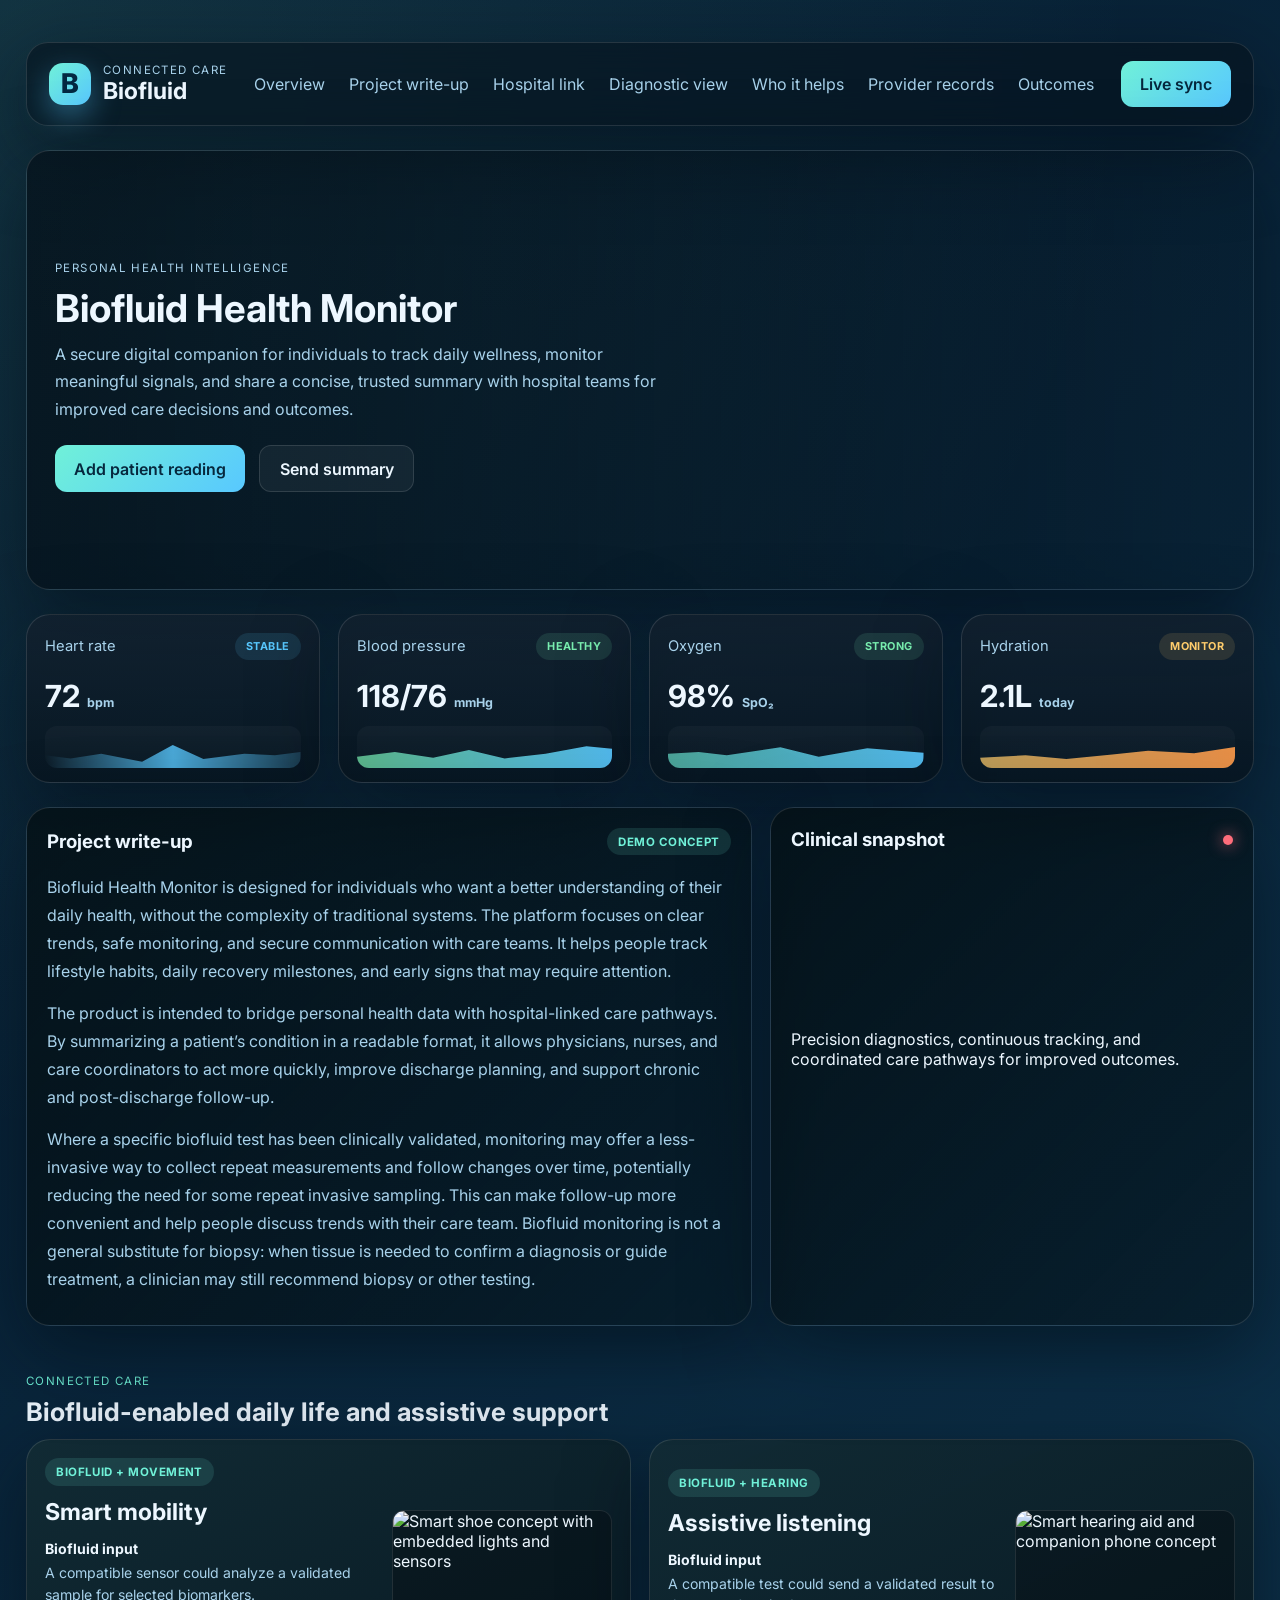
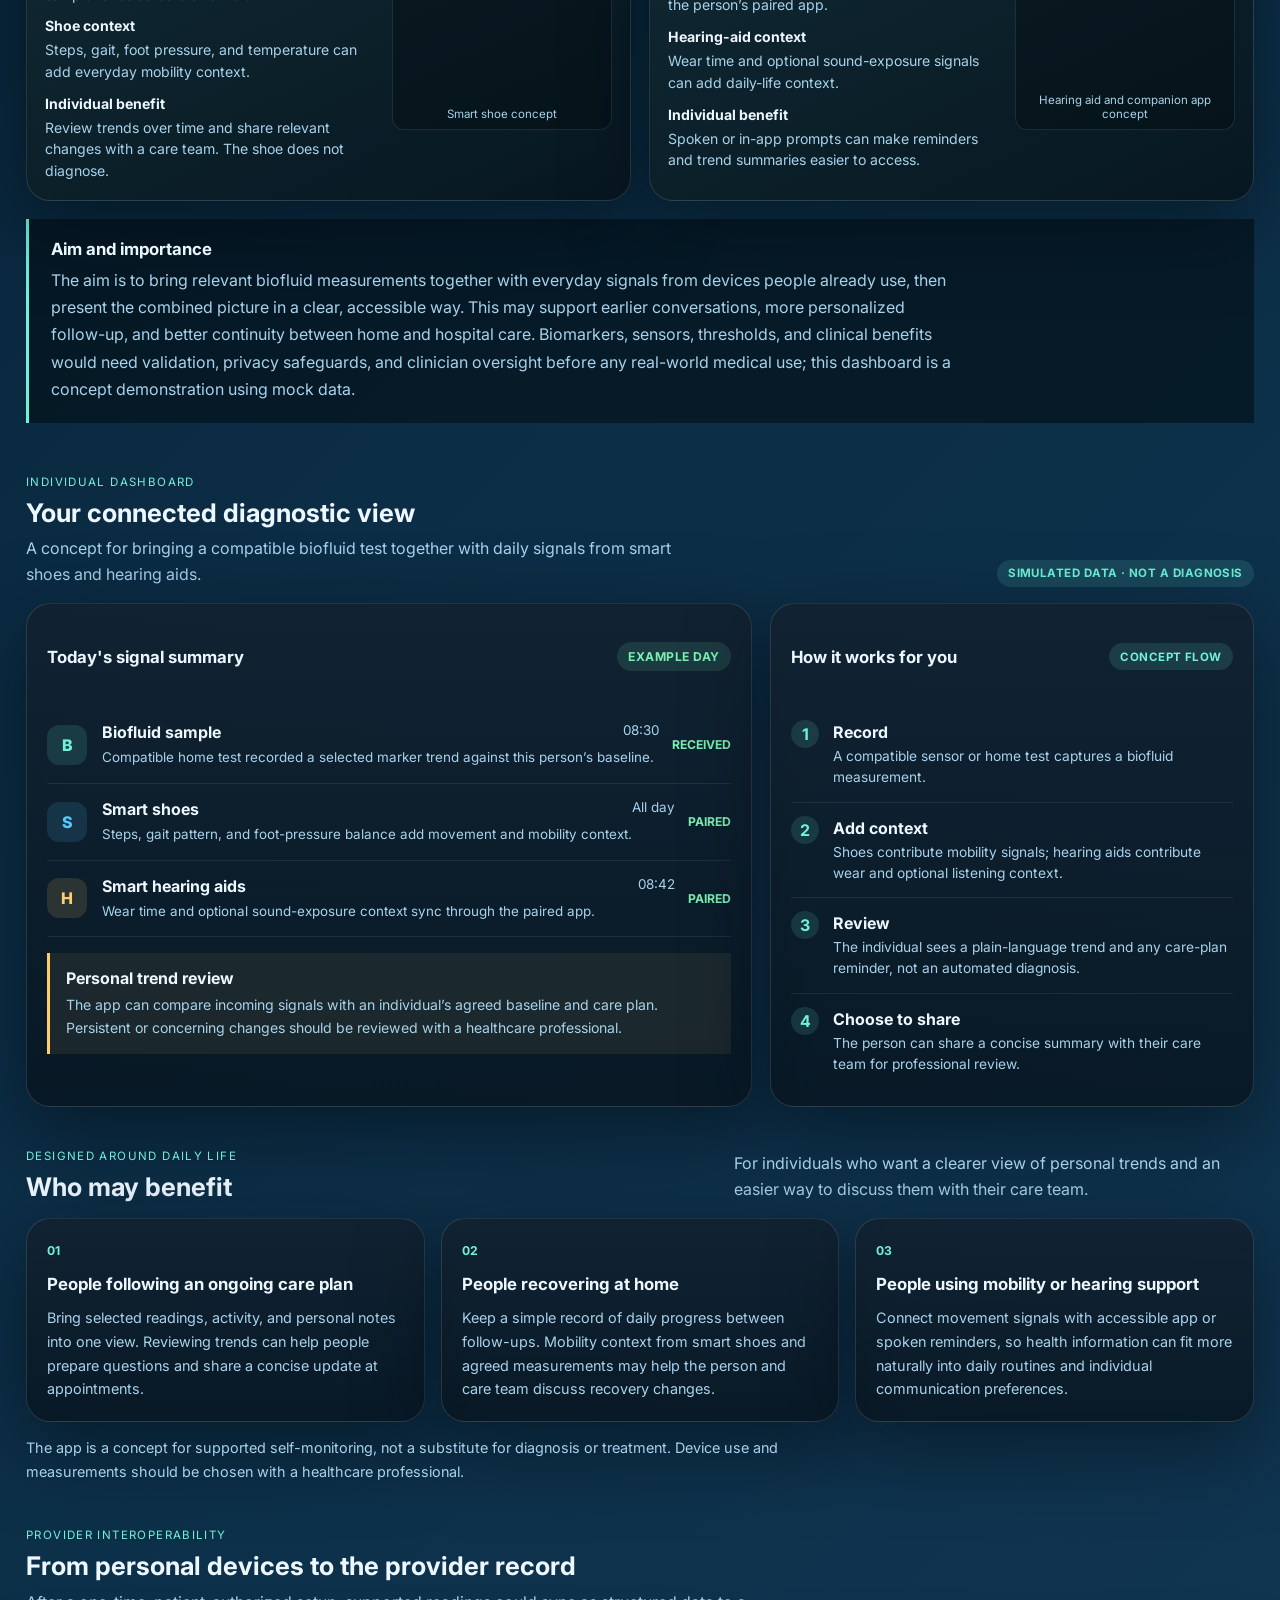
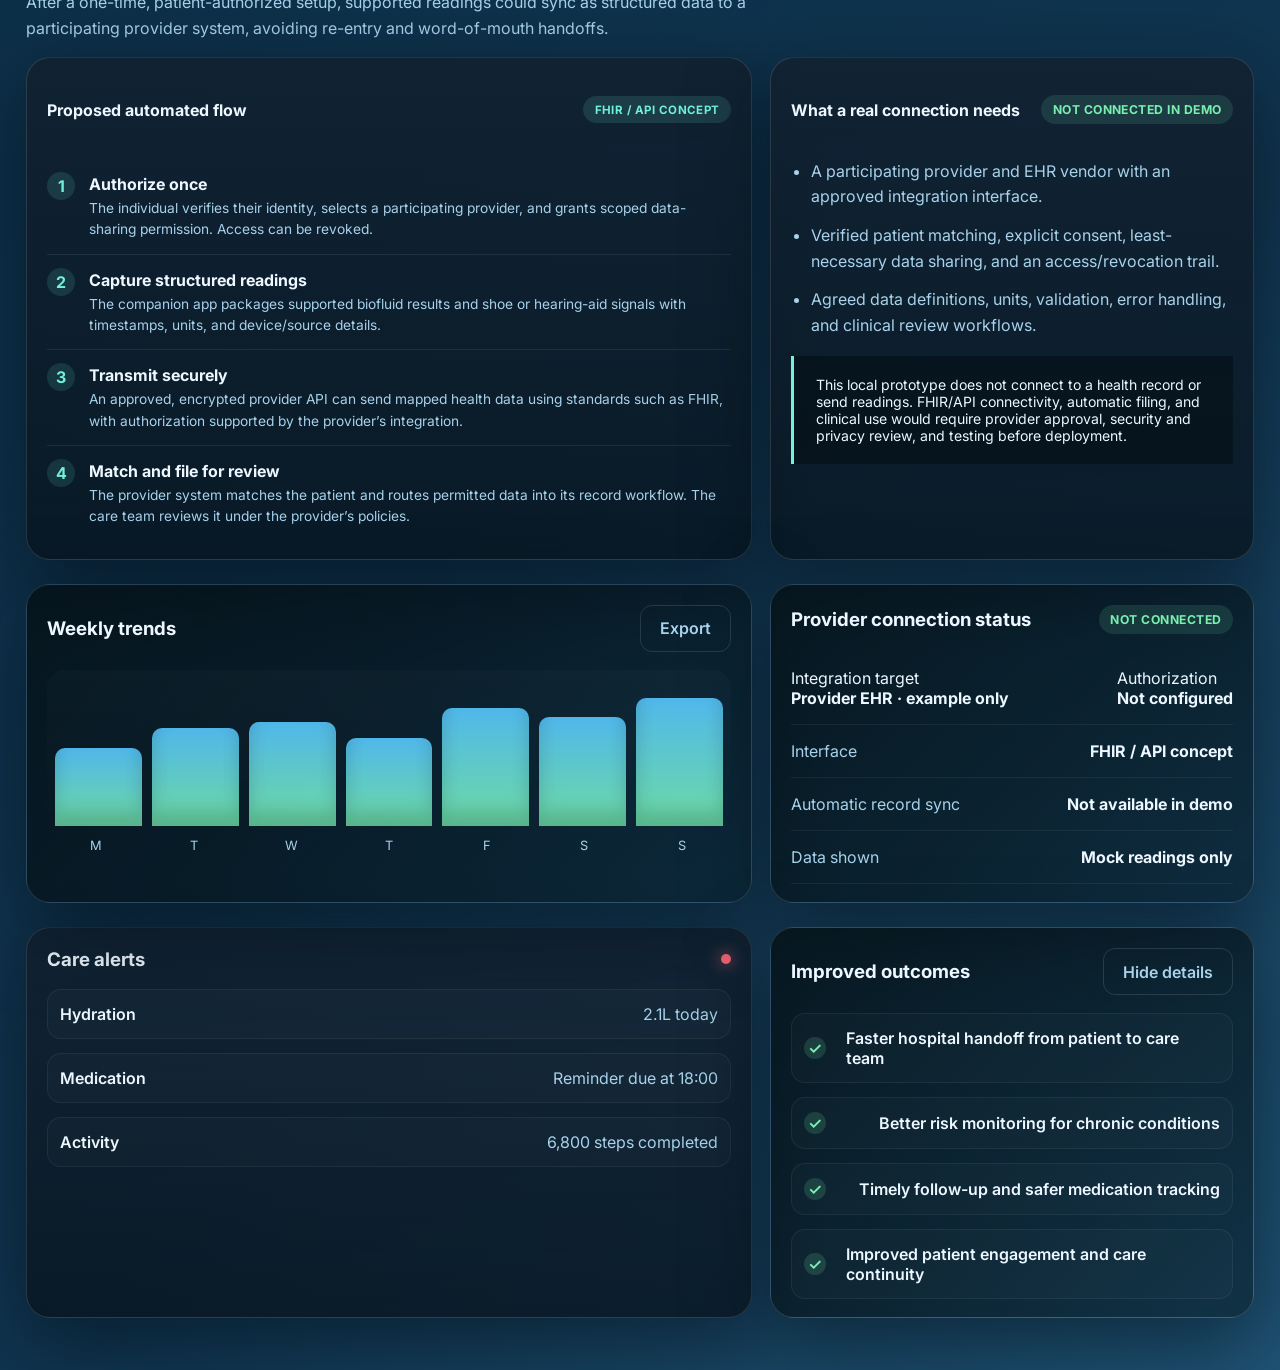
==== biofluid-health-monitor/index.html @ 557c1564 "Add Biofluid Health Monitor subpage" ====
<!DOCTYPE html>
<html lang="en">
  <head>
    <meta charset="UTF-8" />
    <meta name="viewport" content="width=device-width, initial-scale=1.0" />
    <title>Biofluid Health Monitor</title>
    <meta
      name="description"
      content="Biofluid Health Monitor connects personal health tracking with secure hospital coordination for better outcomes."
    />
    <link rel="preconnect" href="https://fonts.googleapis.com" />
    <link rel="preconnect" href="https://fonts.gstatic.com" crossorigin />
    <link href="https://fonts.googleapis.com/css2?family=Inter:wght@400;500;600;700;800&display=swap" rel="stylesheet" />
    <link rel="stylesheet" href="styles.css" />
  </head>
  <body>
    <div class="page-shell">
      <header class="topbar">
        <div class="brand-block">
          <div class="brand-mark">B</div>
          <div>
            <p class="eyebrow">Connected care</p>
            <h1>Biofluid</h1>
          </div>
        </div>

        <nav class="topnav" aria-label="Main navigation">
          <a href="#overview">Overview</a>
          <a href="#project">Project write-up</a>
          <a href="#hospital">Hospital link</a>
          <a href="#individual-view">Diagnostic view</a>
          <a href="#who-benefits">Who it helps</a>
          <a href="#provider-record">Provider records</a>
          <a href="#outcomes">Outcomes</a>
        </nav>

        <button class="primary-btn">Live sync</button>
      </header>

      <main class="dashboard" id="overview">
        <section class="hero-card glass-panel hero-art" style="--bg-image: url('assets/22.webp');">
          <div class="hero-copy">
            <p class="eyebrow accent">Personal health intelligence</p>
            <h2>Biofluid Health Monitor</h2>
            <p>
              A secure digital companion for individuals to track daily wellness, monitor meaningful signals,
              and share a concise, trusted summary with hospital teams for improved care decisions and outcomes.
            </p>
            <div class="hero-actions">
              <button class="primary-btn" id="addReadingBtn">Add patient reading</button>
              <button class="secondary-btn">Send summary</button>
            </div>
          </div>
        </section>

        <section class="metrics-grid" aria-label="Health metrics">
          <article class="metric-card glass-panel">
            <div class="metric-header">
              <span>Heart rate</span>
              <span class="badge stable">Stable</span>
            </div>
            <div class="metric-value">72 <small>bpm</small></div>
            <div class="sparkline spark-heart" aria-hidden="true"></div>
          </article>

          <article class="metric-card glass-panel">
            <div class="metric-header">
              <span>Blood pressure</span>
              <span class="badge good">Healthy</span>
            </div>
            <div class="metric-value">118/76 <small>mmHg</small></div>
            <div class="sparkline spark-bp" aria-hidden="true"></div>
          </article>

          <article class="metric-card glass-panel">
            <div class="metric-header">
              <span>Oxygen</span>
              <span class="badge good">Strong</span>
            </div>
            <div class="metric-value">98% <small>SpO₂</small></div>
            <div class="sparkline spark-o2" aria-hidden="true"></div>
          </article>

          <article class="metric-card glass-panel">
            <div class="metric-header">
              <span>Hydration</span>
              <span class="badge watch">Monitor</span>
            </div>
            <div class="metric-value">2.1L <small>today</small></div>
            <div class="sparkline spark-glucose" aria-hidden="true"></div>
          </article>
        </section>

        <section class="content-grid" id="project">
          <article class="panel glass-panel writeup-panel background-panel" style="--bg-image: url('assets/1.webp');">
            <div class="panel-header overlay-box">
              <h3>Project write-up</h3>
              <span class="tag">Demo concept</span>
            </div>
            <div class="overlay-box">
              <p>
                Biofluid Health Monitor is designed for individuals who want a better understanding of their daily health,
                without the complexity of traditional systems. The platform focuses on clear trends, safe monitoring, and
                secure communication with care teams. It helps people track lifestyle habits, daily recovery milestones,
                and early signs that may require attention.
              </p>
              <p>
                The product is intended to bridge personal health data with hospital-linked care pathways. By summarizing
                a patient’s condition in a readable format, it allows physicians, nurses, and care coordinators to act more
                quickly, improve discharge planning, and support chronic and post-discharge follow-up.
              </p>
              <p>
                Where a specific biofluid test has been clinically validated, monitoring may offer a less-invasive way
                to collect repeat measurements and follow changes over time, potentially reducing the need for some
                repeat invasive sampling. This can make follow-up more convenient and help people discuss trends with
                their care team. Biofluid monitoring is not a general substitute for biopsy: when tissue is needed to
                confirm a diagnosis or guide treatment, a clinician may still recommend biopsy or other testing.
              </p>
            </div>
          </article>

          <article class="panel glass-panel image-panel background-panel" style="--bg-image: url('assets/16.avif');">
            <div class="panel-header overlay-box">
              <h3>Clinical snapshot</h3>
              <span class="pulse-dot"></span>
            </div>
            <div class="overlay-box vertical-box">
              <p>Precision diagnostics, continuous tracking, and coordinated care pathways for improved outcomes.</p>
            </div>
          </article>
        </section>

        <section class="connected-care" id="hospital">
          <div class="connected-header">
            <p class="eyebrow accent">Connected care</p>
            <h3>Biofluid-enabled daily life and assistive support</h3>
          </div>

          <div class="connected-grid">
            <article class="care-spotlight">
              <div class="care-copy">
                <span class="tag">Biofluid + movement</span>
                <h4>Smart mobility</h4>
                <ul class="care-points">
                  <li><strong>Biofluid input</strong> A compatible sensor could analyze a validated sample for selected biomarkers.</li>
                  <li><strong>Shoe context</strong> Steps, gait, foot pressure, and temperature can add everyday mobility context.</li>
                  <li><strong>Individual benefit</strong> Review trends over time and share relevant changes with a care team. The shoe does not diagnose.</li>
                </ul>
              </div>
              <figure class="care-visual">
                <img src="assets/15.webp" alt="Smart shoe concept with embedded lights and sensors" />
                <figcaption>Smart shoe concept</figcaption>
              </figure>
            </article>

            <article class="care-spotlight">
              <div class="care-copy">
                <span class="tag">Biofluid + hearing</span>
                <h4>Assistive listening</h4>
                <ul class="care-points">
                  <li><strong>Biofluid input</strong> A compatible test could send a validated result to the person’s paired app.</li>
                  <li><strong>Hearing-aid context</strong> Wear time and optional sound-exposure signals can add daily-life context.</li>
                  <li><strong>Individual benefit</strong> Spoken or in-app prompts can make reminders and trend summaries easier to access.</li>
                </ul>
              </div>
              <figure class="care-visual">
                <img src="assets/17.webp" alt="Smart hearing aid and companion phone concept" />
                <figcaption>Hearing aid and companion app concept</figcaption>
              </figure>
            </article>
          </div>

          <aside class="integration-note" aria-labelledby="integrationAim">
            <h4 id="integrationAim">Aim and importance</h4>
            <p>
              The aim is to bring relevant biofluid measurements together with everyday signals from devices people already
              use, then present the combined picture in a clear, accessible way. This may support earlier conversations,
              more personalized follow-up, and better continuity between home and hospital care. Biomarkers, sensors,
              thresholds, and clinical benefits would need validation, privacy safeguards, and clinician oversight before
              any real-world medical use; this dashboard is a concept demonstration using mock data.
            </p>
          </aside>
        </section>

        <section class="individual-view" id="individual-view" aria-labelledby="individualViewTitle">
          <div class="individual-view-heading">
            <div>
              <p class="eyebrow accent">Individual dashboard</p>
              <h3 id="individualViewTitle">Your connected diagnostic view</h3>
              <p class="individual-view-intro">
                A concept for bringing a compatible biofluid test together with daily signals from smart shoes and hearing aids.
              </p>
            </div>
            <span class="tag demo-tag">Simulated data · Not a diagnosis</span>
          </div>

          <div class="individual-view-grid">
            <article class="panel glass-panel diagnostic-summary">
              <div class="panel-header">
                <h4>Today's signal summary</h4>
                <span class="sync-tag">Example day</span>
              </div>

              <div class="device-reading">
                <div class="reading-icon fluid-icon" aria-hidden="true">B</div>
                <div class="reading-copy">
                  <div class="reading-title"><strong>Biofluid sample</strong><span>08:30</span></div>
                  <p>Compatible home test recorded a selected marker trend against this person’s baseline.</p>
                </div>
                <span class="reading-state">Received</span>
              </div>

              <div class="device-reading">
                <div class="reading-icon shoe-icon" aria-hidden="true">S</div>
                <div class="reading-copy">
                  <div class="reading-title"><strong>Smart shoes</strong><span>All day</span></div>
                  <p>Steps, gait pattern, and foot-pressure balance add movement and mobility context.</p>
                </div>
                <span class="reading-state">Paired</span>
              </div>

              <div class="device-reading">
                <div class="reading-icon hearing-icon" aria-hidden="true">H</div>
                <div class="reading-copy">
                  <div class="reading-title"><strong>Smart hearing aids</strong><span>08:42</span></div>
                  <p>Wear time and optional sound-exposure context sync through the paired app.</p>
                </div>
                <span class="reading-state">Paired</span>
              </div>

              <div class="interpretation-note">
                <strong>Personal trend review</strong>
                <p>The app can compare incoming signals with an individual’s agreed baseline and care plan. Persistent or concerning changes should be reviewed with a healthcare professional.</p>
              </div>
            </article>

            <article class="panel glass-panel diagnostic-flow">
              <div class="panel-header">
                <h4>How it works for you</h4>
                <span class="tag">Concept flow</span>
              </div>
              <ol class="flow-list">
                <li><span>1</span><div><strong>Record</strong><p>A compatible sensor or home test captures a biofluid measurement.</p></div></li>
                <li><span>2</span><div><strong>Add context</strong><p>Shoes contribute mobility signals; hearing aids contribute wear and optional listening context.</p></div></li>
                <li><span>3</span><div><strong>Review</strong><p>The individual sees a plain-language trend and any care-plan reminder, not an automated diagnosis.</p></div></li>
                <li><span>4</span><div><strong>Choose to share</strong><p>The person can share a concise summary with their care team for professional review.</p></div></li>
              </ol>
            </article>
          </div>
        </section>

        <section class="user-benefits" id="who-benefits" aria-labelledby="whoBenefitsTitle">
          <div class="user-benefits-heading">
            <div>
              <p class="eyebrow accent">Designed around daily life</p>
              <h3 id="whoBenefitsTitle">Who may benefit</h3>
            </div>
            <p>For individuals who want a clearer view of personal trends and an easier way to discuss them with their care team.</p>
          </div>

          <div class="benefit-grid">
            <article class="benefit-card glass-panel">
              <span class="benefit-index">01</span>
              <h4>People following an ongoing care plan</h4>
              <p>Bring selected readings, activity, and personal notes into one view. Reviewing trends can help people prepare questions and share a concise update at appointments.</p>
            </article>

            <article class="benefit-card glass-panel">
              <span class="benefit-index">02</span>
              <h4>People recovering at home</h4>
              <p>Keep a simple record of daily progress between follow-ups. Mobility context from smart shoes and agreed measurements may help the person and care team discuss recovery changes.</p>
            </article>

            <article class="benefit-card glass-panel">
              <span class="benefit-index">03</span>
              <h4>People using mobility or hearing support</h4>
              <p>Connect movement signals with accessible app or spoken reminders, so health information can fit more naturally into daily routines and individual communication preferences.</p>
            </article>
          </div>

          <p class="benefit-caveat">The app is a concept for supported self-monitoring, not a substitute for diagnosis or treatment. Device use and measurements should be chosen with a healthcare professional.</p>
        </section>

        <section class="provider-integration" id="provider-record" aria-labelledby="providerRecordTitle">
          <div class="provider-heading">
            <p class="eyebrow accent">Provider interoperability</p>
            <h3 id="providerRecordTitle">From personal devices to the provider record</h3>
            <p>After a one-time, patient-authorized setup, supported readings could sync as structured data to a participating provider system, avoiding re-entry and word-of-mouth handoffs.</p>
          </div>

          <div class="provider-integration-grid">
            <article class="panel glass-panel">
              <div class="panel-header">
                <h4>Proposed automated flow</h4>
                <span class="tag">FHIR / API concept</span>
              </div>
              <ol class="flow-list">
                <li><span>1</span><div><strong>Authorize once</strong><p>The individual verifies their identity, selects a participating provider, and grants scoped data-sharing permission. Access can be revoked.</p></div></li>
                <li><span>2</span><div><strong>Capture structured readings</strong><p>The companion app packages supported biofluid results and shoe or hearing-aid signals with timestamps, units, and device/source details.</p></div></li>
                <li><span>3</span><div><strong>Transmit securely</strong><p>An approved, encrypted provider API can send mapped health data using standards such as FHIR, with authorization supported by the provider’s integration.</p></div></li>
                <li><span>4</span><div><strong>Match and file for review</strong><p>The provider system matches the patient and routes permitted data into its record workflow. The care team reviews it under the provider’s policies.</p></div></li>
              </ol>
            </article>

            <aside class="panel glass-panel provider-requirements">
              <div class="panel-header">
                <h4>What a real connection needs</h4>
                <span class="sync-tag">Not connected in demo</span>
              </div>
              <ul>
                <li>A participating provider and EHR vendor with an approved integration interface.</li>
                <li>Verified patient matching, explicit consent, least-necessary data sharing, and an access/revocation trail.</li>
                <li>Agreed data definitions, units, validation, error handling, and clinical review workflows.</li>
              </ul>
              <p class="integration-note provider-note">
                This local prototype does not connect to a health record or send readings. FHIR/API connectivity, automatic filing, and clinical use would require provider approval, security and privacy review, and testing before deployment.
              </p>
            </aside>
          </div>
        </section>

        <section class="lower-grid">
          <article class="panel glass-panel trend-panel background-panel" style="--bg-image: url('assets/10.jpg');">
            <div class="panel-header overlay-box">
              <h3>Weekly trends</h3>
              <button class="ghost-btn">Export</button>
            </div>
            <div class="bars overlay-box" aria-label="Weekly chart">
              <span style="--h: 54%"></span>
              <span style="--h: 68%"></span>
              <span style="--h: 72%"></span>
              <span style="--h: 61%"></span>
              <span style="--h: 82%"></span>
              <span style="--h: 76%"></span>
              <span style="--h: 89%"></span>
            </div>
            <div class="chart-labels overlay-box">
              <span>M</span><span>T</span><span>W</span><span>T</span><span>F</span><span>S</span><span>S</span>
            </div>
          </article>

          <article class="panel glass-panel hospital-panel background-panel" style="--bg-image: url('assets/19.webp');">
            <div class="panel-header">
              <h3>Provider connection status</h3>
              <span class="sync-tag">Not connected</span>
            </div>
            <div class="hospital-card">
              <div>
                <p class="muted">Integration target</p>
                <strong>Provider EHR · example only</strong>
              </div>
              <div>
                <p class="muted">Authorization</p>
                <strong>Not configured</strong>
              </div>
            </div>
            <div class="summary-row">
              <span>Interface</span>
              <strong>FHIR / API concept</strong>
            </div>
            <div class="summary-row">
              <span>Automatic record sync</span>
              <strong>Not available in demo</strong>
            </div>
            <div class="summary-row">
              <span>Data shown</span>
              <strong>Mock readings only</strong>
            </div>
          </article>
        </section>

        <section class="bottom-grid" id="outcomes">
          <article class="panel glass-panel alert-panel">
            <div class="panel-header">
              <h3>Care alerts</h3>
              <span class="pulse-dot"></span>
            </div>
            <ul class="alert-list">
              <li>
                <strong>Hydration</strong>
                <span>2.1L today</span>
              </li>
              <li>
                <strong>Medication</strong>
                <span>Reminder due at 18:00</span>
              </li>
              <li>
                <strong>Activity</strong>
                <span>6,800 steps completed</span>
              </li>
            </ul>
          </article>

          <article class="panel glass-panel plan-panel background-panel" style="--bg-image: url('assets/20.webp');">
            <div class="panel-header overlay-box">
              <h3>Improved outcomes</h3>
              <button class="ghost-btn" id="togglePlanBtn">Hide details</button>
            </div>
            <ul class="plan-list overlay-box">
              <li><span class="check">✓</span> Faster hospital handoff from patient to care team</li>
              <li><span class="check">✓</span> Better risk monitoring for chronic conditions</li>
              <li><span class="check">✓</span> Timely follow-up and safer medication tracking</li>
              <li><span class="check">✓</span> Improved patient engagement and care continuity</li>
            </ul>
          </article>
        </section>
      </main>
    </div>

    <script src="app.js"></script>
  </body>
</html>
---- biofluid-health-monitor/styles.css ----
:root {
  --bg-1: #061a2d;
  --bg-2: #0b2d45;
  --bg-3: #133a57;
  --panel: rgba(10, 27, 39, 0.74);
  --panel-strong: rgba(5, 17, 26, 0.92);
  --stroke: rgba(255, 255, 255, 0.12);
  --text: #edf7ff;
  --muted: #a8d2eb;
  --blue: #58c8ff;
  --cyan: #70f1d8;
  --green: #79efb0;
  --amber: #ffcd6c;
  --orange: #ff9b4a;
  --red: #ff6d7b;
  --shadow: 0 24px 80px rgba(2, 11, 18, 0.55);
}

* {
  box-sizing: border-box;
}

html {
  scroll-behavior: smooth;
}

body {
  margin: 0;
  min-height: 100vh;
  font-family: "Inter", sans-serif;
  background:
    radial-gradient(circle at top left, rgba(112, 241, 216, 0.12), transparent 24%),
    radial-gradient(circle at bottom right, rgba(88, 200, 255, 0.18), transparent 25%),
    linear-gradient(135deg, var(--bg-1) 0%, var(--bg-2) 42%, var(--bg-3) 100%);
  color: var(--text);
}

button {
  font: inherit;
  border: none;
  cursor: pointer;
}

img {
  max-width: 100%;
  display: block;
}

.page-shell {
  max-width: 1280px;
  margin: 24px auto;
  padding: 18px 26px 28px;
}

.topbar,
.dashboard {
  position: relative;
  z-index: 1;
}

.topbar {
  display: flex;
  align-items: center;
  justify-content: space-between;
  gap: 16px;
  padding: 18px 22px;
  background: rgba(6, 18, 28, 0.6);
  border: 1px solid var(--stroke);
  border-radius: 22px;
  backdrop-filter: blur(18px);
  box-shadow: var(--shadow);
}

.brand-block {
  display: flex;
  align-items: center;
  gap: 12px;
}

.brand-mark {
  display: grid;
  place-items: center;
  width: 42px;
  height: 42px;
  border-radius: 14px;
  background: linear-gradient(135deg, var(--cyan), var(--blue));
  color: #032842;
  font-size: 1.7rem;
  font-weight: 800;
  box-shadow: 0 12px 30px rgba(88, 200, 255, 0.4);
}

.eyebrow {
  margin: 0;
  font-size: 0.72rem;
  text-transform: uppercase;
  letter-spacing: 0.12em;
  color: var(--muted);
}

h1,
h2,
h3,
p {
  margin: 0;
}

h1 {
  font-size: 1.45rem;
}

.topnav {
  display: flex;
  gap: 24px;
  align-items: center;
}

.topnav a {
  color: var(--muted);
  text-decoration: none;
  transition: color 0.2s ease;
}

.topnav a:hover {
  color: var(--text);
}

.primary-btn,
.secondary-btn,
.ghost-btn {
  border-radius: 12px;
  padding: 0.8rem 1.2rem;
  font-weight: 600;
  transition: transform 0.2s ease, opacity 0.2s ease;
}

.primary-btn {
  background: linear-gradient(135deg, var(--cyan), var(--blue));
  color: #06283d;
}

.secondary-btn {
  background: rgba(255, 255, 255, 0.05);
  border: 1px solid var(--stroke);
  color: var(--text);
}

.ghost-btn {
  background: transparent;
  border: 1px solid var(--stroke);
  color: var(--muted);
}

.primary-btn:hover,
.secondary-btn:hover,
.ghost-btn:hover {
  transform: translateY(-1px);
}

.dashboard {
  display: flex;
  flex-direction: column;
  gap: 24px;
  margin-top: 24px;
}

.glass-panel {
  background: linear-gradient(180deg, rgba(18, 32, 46, 0.82), rgba(7, 18, 27, 0.76));
  border: 1px solid var(--stroke);
  border-radius: 24px;
  box-shadow: var(--shadow);
}

.hero-card {
  display: grid;
  grid-template-columns: 1fr;
  gap: 24px;
  padding: 28px;
  min-height: 440px;
  background-image:
    linear-gradient(90deg, rgba(5, 17, 26, 0.76), rgba(5, 17, 26, 0.26)),
    var(--bg-image);
  background-size: cover;
  background-position: center;
  background-repeat: no-repeat;
  border: 1px solid rgba(255, 255, 255, 0.12);
}

.hero-copy {
  display: flex;
  flex-direction: column;
  justify-content: center;
}

.hero-copy h2 {
  margin-top: 10px;
  font-size: clamp(2.1rem, 3vw, 3.4rem);
  line-height: 1.06;
}

.hero-copy p {
  margin-top: 12px;
  color: var(--muted);
  line-height: 1.7;
  max-width: 62ch;
}

.accent {
  color: var(--cyan);
}

.hero-actions {
  display: flex;
  gap: 14px;
  margin-top: 22px;
}

.hero-media {
  display: flex;
  align-items: center;
  justify-content: center;
}

.hero-media img {
  width: 100%;
  max-height: 360px;
  object-fit: cover;
  border-radius: 22px;
  border: 1px solid rgba(255, 255, 255, 0.12);
  box-shadow: 0 24px 50px rgba(0, 0, 0, 0.25);
}

.metrics-grid {
  display: grid;
  grid-template-columns: repeat(4, minmax(0, 1fr));
  gap: 18px;
}

.metric-card {
  padding: 18px 18px 14px;
}

.metric-header {
  display: flex;
  justify-content: space-between;
  gap: 12px;
  align-items: center;
  font-size: 0.92rem;
  color: var(--muted);
}

.badge {
  padding: 0.42rem 0.68rem;
  border-radius: 999px;
  font-size: 0.68rem;
  font-weight: 700;
  letter-spacing: 0.04em;
  text-transform: uppercase;
}

.badge.good {
  background: rgba(121, 239, 176, 0.12);
  color: var(--green);
}

.badge.stable {
  background: rgba(88, 200, 255, 0.12);
  color: var(--blue);
}

.badge.watch {
  background: rgba(255, 205, 108, 0.12);
  color: var(--amber);
}

.metric-value {
  margin-top: 18px;
  font-size: clamp(1.9rem, 2vw, 2.5rem);
  font-weight: 700;
}

.metric-value small {
  font-size: 0.78rem;
  color: var(--muted);
}

.sparkline {
  position: relative;
  height: 42px;
  margin-top: 12px;
  border-radius: 12px;
  overflow: hidden;
  background: linear-gradient(180deg, rgba(255,255,255,0.03), rgba(255,255,255,0.01));
}

.sparkline::before {
  content: "";
  position: absolute;
  inset: 10px 0 0;
  background-repeat: no-repeat;
  background-size: 100% 100%;
  opacity: 0.9;
}

.spark-heart::before {
  background-image: linear-gradient(90deg, transparent 0%, rgba(88, 200, 255, 0.2) 10%, rgba(88, 200, 255, 0.9) 50%, rgba(88, 200, 255, 0.2) 100%);
  clip-path: polygon(0 60%, 10% 70%, 22% 55%, 38% 80%, 50% 28%, 62% 72%, 78% 55%, 90% 60%, 100% 50%, 100% 100%, 0% 100%);
}

.spark-bp::before {
  background-image: linear-gradient(90deg, rgba(121, 239, 176, 0.8), rgba(88, 200, 255, 1));
  clip-path: polygon(0 65%, 15% 50%, 30% 68%, 44% 44%, 58% 70%, 74% 55%, 90% 32%, 100% 40%, 100% 100%, 0 100%);
}

.spark-o2::before {
  background-image: linear-gradient(90deg, rgba(112, 241, 216, 0.7), rgba(88, 200, 255, 1));
  clip-path: polygon(0 55%, 12% 50%, 23% 60%, 44% 35%, 59% 65%, 78% 38%, 100% 52%, 100% 100%, 0 100%);
}

.spark-glucose::before {
  background-image: linear-gradient(90deg, rgba(255, 205, 108, 0.8), rgba(255, 155, 74, 1));
  clip-path: polygon(0 68%, 18% 60%, 34% 72%, 52% 58%, 66% 46%, 84% 54%, 100% 34%, 100% 100%, 0 100%);
}

.content-grid,
.lower-grid,
.bottom-grid {
  display: grid;
  grid-template-columns: 1.2fr 0.8fr;
  gap: 18px;
}

.panel {
  padding: 20px 20px 18px;
}

.background-panel {
  position: relative;
  overflow: hidden;
  background-image:
    linear-gradient(135deg, rgba(4, 16, 21, 0.82), rgba(4, 16, 21, 0.48)),
    var(--bg-image);
  background-size: cover;
  background-position: center;
  background-repeat: no-repeat;
}

.overlay-box {
  position: relative;
  z-index: 1;
}

.connected-care {
  padding: 24px 0 8px;
}

.connected-header {
  margin-bottom: 12px;
}

.connected-header h3 {
  margin-top: 8px;
  font-size: clamp(1.5rem, 2vw, 2.3rem);
}

.connected-grid {
  display: grid;
  grid-template-columns: repeat(2, minmax(0, 1fr));
  gap: 18px;
}

.care-spotlight {
  display: grid;
  grid-template-columns: minmax(0, 1.2fr) minmax(190px, 0.8fr);
  align-items: center;
  gap: 18px;
  min-width: 0;
  padding: 18px;
  background: linear-gradient(155deg, rgba(18, 43, 52, 0.94), rgba(7, 22, 31, 0.96));
  border-radius: 24px;
  border: 1px solid var(--stroke);
  box-shadow: var(--shadow);
}

.care-copy {
  min-width: 0;
}

.care-spotlight h4 {
  margin: 12px 0;
  font-size: 1.45rem;
}

.care-points {
  display: flex;
  flex-direction: column;
  gap: 10px;
  list-style: none;
  padding: 0;
  margin: 0;
}

.care-points li {
  color: var(--muted);
  font-size: 0.88rem;
  line-height: 1.55;
}

.care-points strong {
  display: block;
  margin-bottom: 2px;
  color: var(--text);
}

.care-visual {
  display: flex;
  flex-direction: column;
  align-items: center;
  justify-content: center;
  gap: 8px;
  min-width: 0;
  aspect-ratio: 1 / 1;
  margin: 0;
  overflow: hidden;
  border: 1px solid rgba(255, 255, 255, 0.1);
  border-radius: 12px;
  background: rgba(0, 0, 0, 0.24);
}

.care-visual img {
  width: 100%;
  height: calc(100% - 28px);
  min-height: 0;
  object-fit: contain;
}

.care-visual figcaption {
  width: 100%;
  padding: 0 8px 8px;
  color: var(--muted);
  font-size: 0.72rem;
  text-align: center;
}

.integration-note {
  margin-top: 18px;
  padding: 20px 22px;
  border-left: 3px solid var(--cyan);
  background: rgba(4, 16, 21, 0.62);
}

.integration-note h4 {
  margin: 0 0 8px;
  font-size: 1.05rem;
}

.integration-note p {
  max-width: 90ch;
  color: var(--muted);
  line-height: 1.7;
}

.individual-view {
  padding-top: 20px;
}

.individual-view-heading {
  display: flex;
  align-items: end;
  justify-content: space-between;
  gap: 20px;
  margin-bottom: 16px;
}

.individual-view-heading h3 {
  margin-top: 8px;
  font-size: clamp(1.5rem, 2vw, 2.3rem);
}

.individual-view-intro {
  margin-top: 8px;
  max-width: 68ch;
  color: var(--muted);
  line-height: 1.6;
}

.demo-tag {
  flex-shrink: 0;
}

.individual-view-grid {
  display: grid;
  grid-template-columns: minmax(0, 1.2fr) minmax(280px, 0.8fr);
  gap: 18px;
}

.diagnostic-summary,
.diagnostic-flow {
  min-width: 0;
}

.diagnostic-summary h4,
.diagnostic-flow h4 {
  font-size: 1.05rem;
}

.device-reading {
  display: grid;
  grid-template-columns: 42px minmax(0, 1fr) auto;
  align-items: center;
  gap: 13px;
  padding: 15px 0;
  border-bottom: 1px solid rgba(255, 255, 255, 0.08);
}

.reading-icon {
  display: grid;
  place-items: center;
  width: 40px;
  height: 40px;
  border-radius: 12px;
  font-weight: 800;
}

.fluid-icon {
  color: var(--cyan);
  background: rgba(112, 241, 216, 0.13);
}

.shoe-icon {
  color: var(--blue);
  background: rgba(88, 200, 255, 0.13);
}

.hearing-icon {
  color: var(--amber);
  background: rgba(255, 205, 108, 0.13);
}

.reading-copy {
  min-width: 0;
}

.reading-title {
  display: flex;
  flex-wrap: wrap;
  justify-content: space-between;
  gap: 4px 12px;
}

.reading-title span,
.reading-copy p {
  color: var(--muted);
  font-size: 0.84rem;
}

.reading-copy p {
  margin-top: 5px;
  line-height: 1.55;
}

.reading-state {
  color: var(--green);
  font-size: 0.76rem;
  font-weight: 700;
  text-transform: uppercase;
}

.interpretation-note {
  margin-top: 16px;
  padding: 15px 16px;
  border-left: 3px solid var(--amber);
  background: rgba(255, 205, 108, 0.07);
}

.interpretation-note p {
  margin-top: 6px;
  color: var(--muted);
  line-height: 1.6;
  font-size: 0.88rem;
}

.flow-list {
  display: flex;
  flex-direction: column;
  gap: 0;
  list-style: none;
  padding: 0;
  margin: 0;
}

.flow-list li {
  display: grid;
  grid-template-columns: 30px minmax(0, 1fr);
  gap: 12px;
  padding: 13px 0;
  border-bottom: 1px solid rgba(255, 255, 255, 0.08);
}

.flow-list li:last-child {
  border-bottom: 0;
}

.flow-list li > span {
  display: grid;
  place-items: center;
  width: 28px;
  height: 28px;
  border-radius: 50%;
  background: rgba(112, 241, 216, 0.13);
  color: var(--cyan);
  font-weight: 700;
}

.flow-list strong {
  display: block;
  margin: 2px 0 4px;
}

.flow-list p {
  color: var(--muted);
  font-size: 0.86rem;
  line-height: 1.55;
}

.user-benefits {
  padding-top: 18px;
}

.user-benefits-heading {
  display: flex;
  align-items: end;
  justify-content: space-between;
  gap: 24px;
  margin-bottom: 16px;
}

.user-benefits-heading h3 {
  margin-top: 8px;
  font-size: clamp(1.5rem, 2vw, 2.3rem);
}

.user-benefits-heading > p {
  max-width: 52ch;
  color: var(--muted);
  line-height: 1.6;
}

.benefit-grid {
  display: grid;
  grid-template-columns: repeat(3, minmax(0, 1fr));
  gap: 16px;
}

.benefit-card {
  padding: 20px;
}

.benefit-index {
  color: var(--cyan);
  font-size: 0.76rem;
  font-weight: 700;
}

.benefit-card h4 {
  margin: 14px 0 9px;
  font-size: 1.05rem;
  line-height: 1.4;
}

.benefit-card p,
.benefit-caveat {
  color: var(--muted);
  line-height: 1.65;
  font-size: 0.9rem;
}

.benefit-caveat {
  margin-top: 14px;
  max-width: 90ch;
}

.provider-integration {
  padding-top: 20px;
}

.provider-heading {
  margin-bottom: 16px;
}

.provider-heading h3 {
  margin-top: 8px;
  font-size: clamp(1.5rem, 2vw, 2.3rem);
}

.provider-heading > p:last-child {
  margin-top: 8px;
  max-width: 78ch;
  color: var(--muted);
  line-height: 1.65;
}

.provider-integration-grid {
  display: grid;
  grid-template-columns: minmax(0, 1.2fr) minmax(280px, 0.8fr);
  gap: 18px;
}

.provider-integration-grid > * {
  min-width: 0;
}

.provider-requirements ul {
  display: flex;
  flex-direction: column;
  gap: 13px;
  padding-left: 20px;
  margin: 0;
  color: var(--muted);
  line-height: 1.6;
}

.provider-note {
  margin-top: 18px;
  font-size: 0.88rem;
}

.vertical-box {
  display: flex;
  min-height: 200px;
  align-items: end;
}

.panel-header {
  display: flex;
  align-items: center;
  justify-content: space-between;
  gap: 14px;
  margin-bottom: 18px;
}

.tag {
  display: inline-flex;
  align-items: center;
  padding: 0.42rem 0.7rem;
  border-radius: 999px;
  background: rgba(112, 241, 216, 0.12);
  color: var(--cyan);
  font-size: 0.72rem;
  font-weight: 700;
  letter-spacing: 0.04em;
  text-transform: uppercase;
}

.writeup-panel p {
  color: var(--muted);
  line-height: 1.75;
  margin-bottom: 14px;
}

.image-panel img {
  width: 100%;
  height: 250px;
  object-fit: cover;
  border-radius: 18px;
  border: 1px solid rgba(255,255,255,0.08);
}

.bars {
  display: grid;
  grid-template-columns: repeat(7, minmax(0, 1fr));
  align-items: end;
  gap: 10px;
  height: 160px;
  padding: 12px 8px 4px;
  border-radius: 18px;
  background: linear-gradient(180deg, rgba(255,255,255,0.02), rgba(255,255,255,0.0));
}

.bars span {
  display: block;
  height: var(--h);
  min-height: 18px;
  border-radius: 10px 10px 0 0;
  background: linear-gradient(180deg, rgba(88, 200, 255, 0.9), rgba(121, 239, 176, 0.9));
  box-shadow: inset 0 -14px 18px rgba(7, 23, 34, 0.2);
}

.chart-labels {
  display: grid;
  grid-template-columns: repeat(7, minmax(0, 1fr));
  text-align: center;
  color: var(--muted);
  margin-top: 8px;
  font-size: 0.8rem;
}

.pulse-dot {
  width: 10px;
  height: 10px;
  border-radius: 50%;
  background: var(--red);
  box-shadow: 0 0 15px rgba(255, 109, 123, 0.9);
}

.alert-list,
.plan-list {
  list-style: none;
  padding: 0;
  margin: 0;
  display: flex;
  gap: 14px;
  flex-direction: column;
}

.alert-list li,
.plan-list li {
  display: flex;
  justify-content: space-between;
  gap: 10px;
  align-items: center;
  padding: 14px 12px;
  border-radius: 14px;
  background: rgba(255, 255, 255, 0.02);
  border: 1px solid rgba(255, 255, 255, 0.06);
}

.alert-list li strong,
.plan-list li {
  font-weight: 600;
}

.alert-list li span {
  color: var(--muted);
  text-align: right;
}

.hospital-card,
.summary-row {
  display: flex;
  justify-content: space-between;
  gap: 20px;
  align-items: center;
  padding: 16px 0;
  border-bottom: 1px solid rgba(255,255,255,0.06);
}

.sync-tag {
  display: inline-flex;
  align-items: center;
  padding: 0.45rem 0.7rem;
  border-radius: 999px;
  background: rgba(121, 239, 176, 0.12);
  color: var(--green);
  font-size: 0.76rem;
  font-weight: 700;
  letter-spacing: 0.04em;
  text-transform: uppercase;
}

.summary-row span {
  color: var(--muted);
}

.warn {
  color: var(--amber);
}

.check {
  display: inline-grid;
  place-items: center;
  width: 22px;
  height: 22px;
  border-radius: 50%;
  background: rgba(121, 239, 176, 0.15);
  color: var(--green);
  margin-right: 10px;
}

@media (max-width: 980px) {
  .hero-card,
  .content-grid,
  .lower-grid,
  .bottom-grid,
  .benefit-grid,
  .provider-integration-grid,
  .metrics-grid,
  .connected-grid {
    grid-template-columns: 1fr 1fr;
  }

  .hero-card {
    display: grid;
  }
}

@media (max-width: 720px) {
  .page-shell {
    padding: 14px;
  }

  .topbar,
  .topnav,
  .hero-actions,
  .panel-header,
  .summary-row,
  .hospital-card {
    flex-direction: column;
    align-items: flex-start;
  }

  .topnav {
    display: none;
  }

  .hero-card,
  .metrics-grid,
  .content-grid,
  .lower-grid,
  .bottom-grid,
  .individual-view-grid,
  .benefit-grid,
  .provider-integration-grid,
  .connected-grid {
    grid-template-columns: 1fr;
  }

  .care-spotlight {
    grid-template-columns: 1fr;
  }

  .care-visual {
    order: -1;
    width: min(100%, 360px);
    justify-self: center;
  }

  .individual-view-heading {
    align-items: flex-start;
    flex-direction: column;
  }

  .user-benefits-heading {
    align-items: flex-start;
    flex-direction: column;
    gap: 8px;
  }

  .device-reading {
    grid-template-columns: 40px minmax(0, 1fr);
  }

  .reading-state {
    grid-column: 2;
  }
}
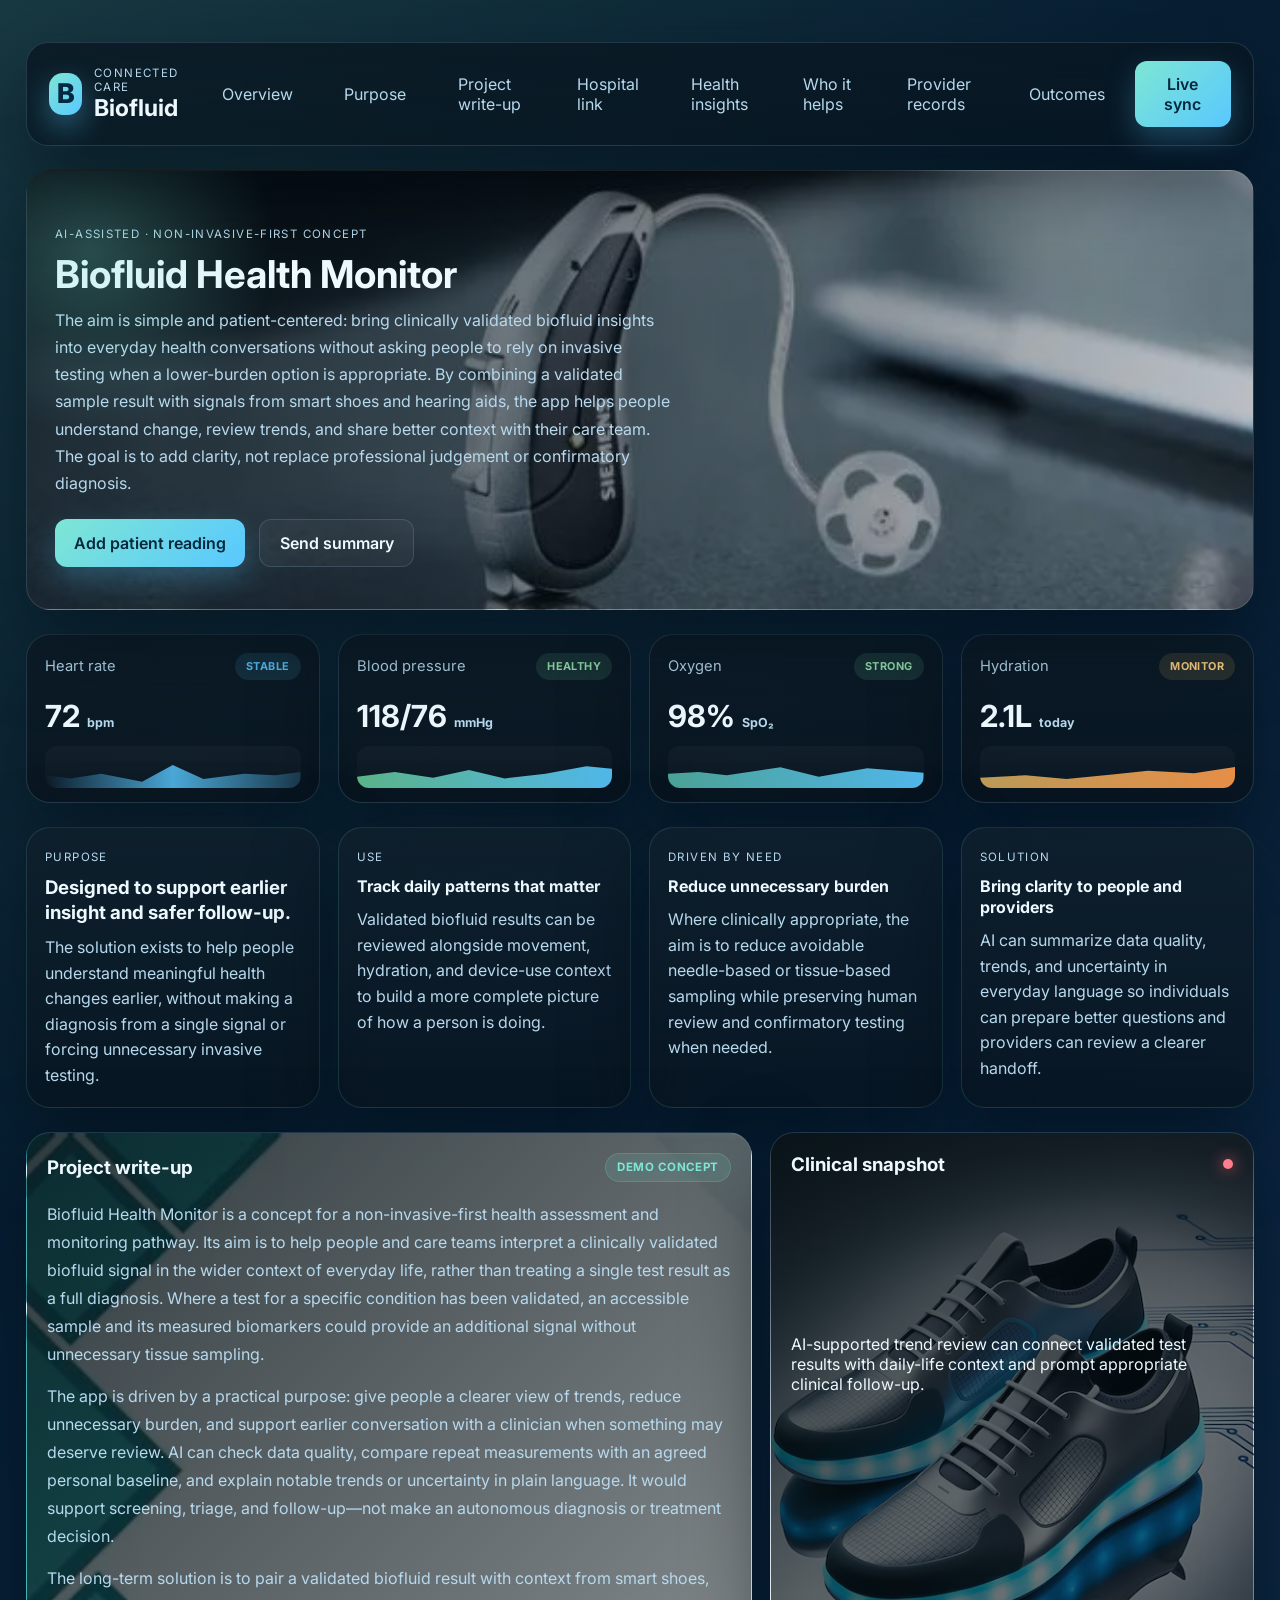
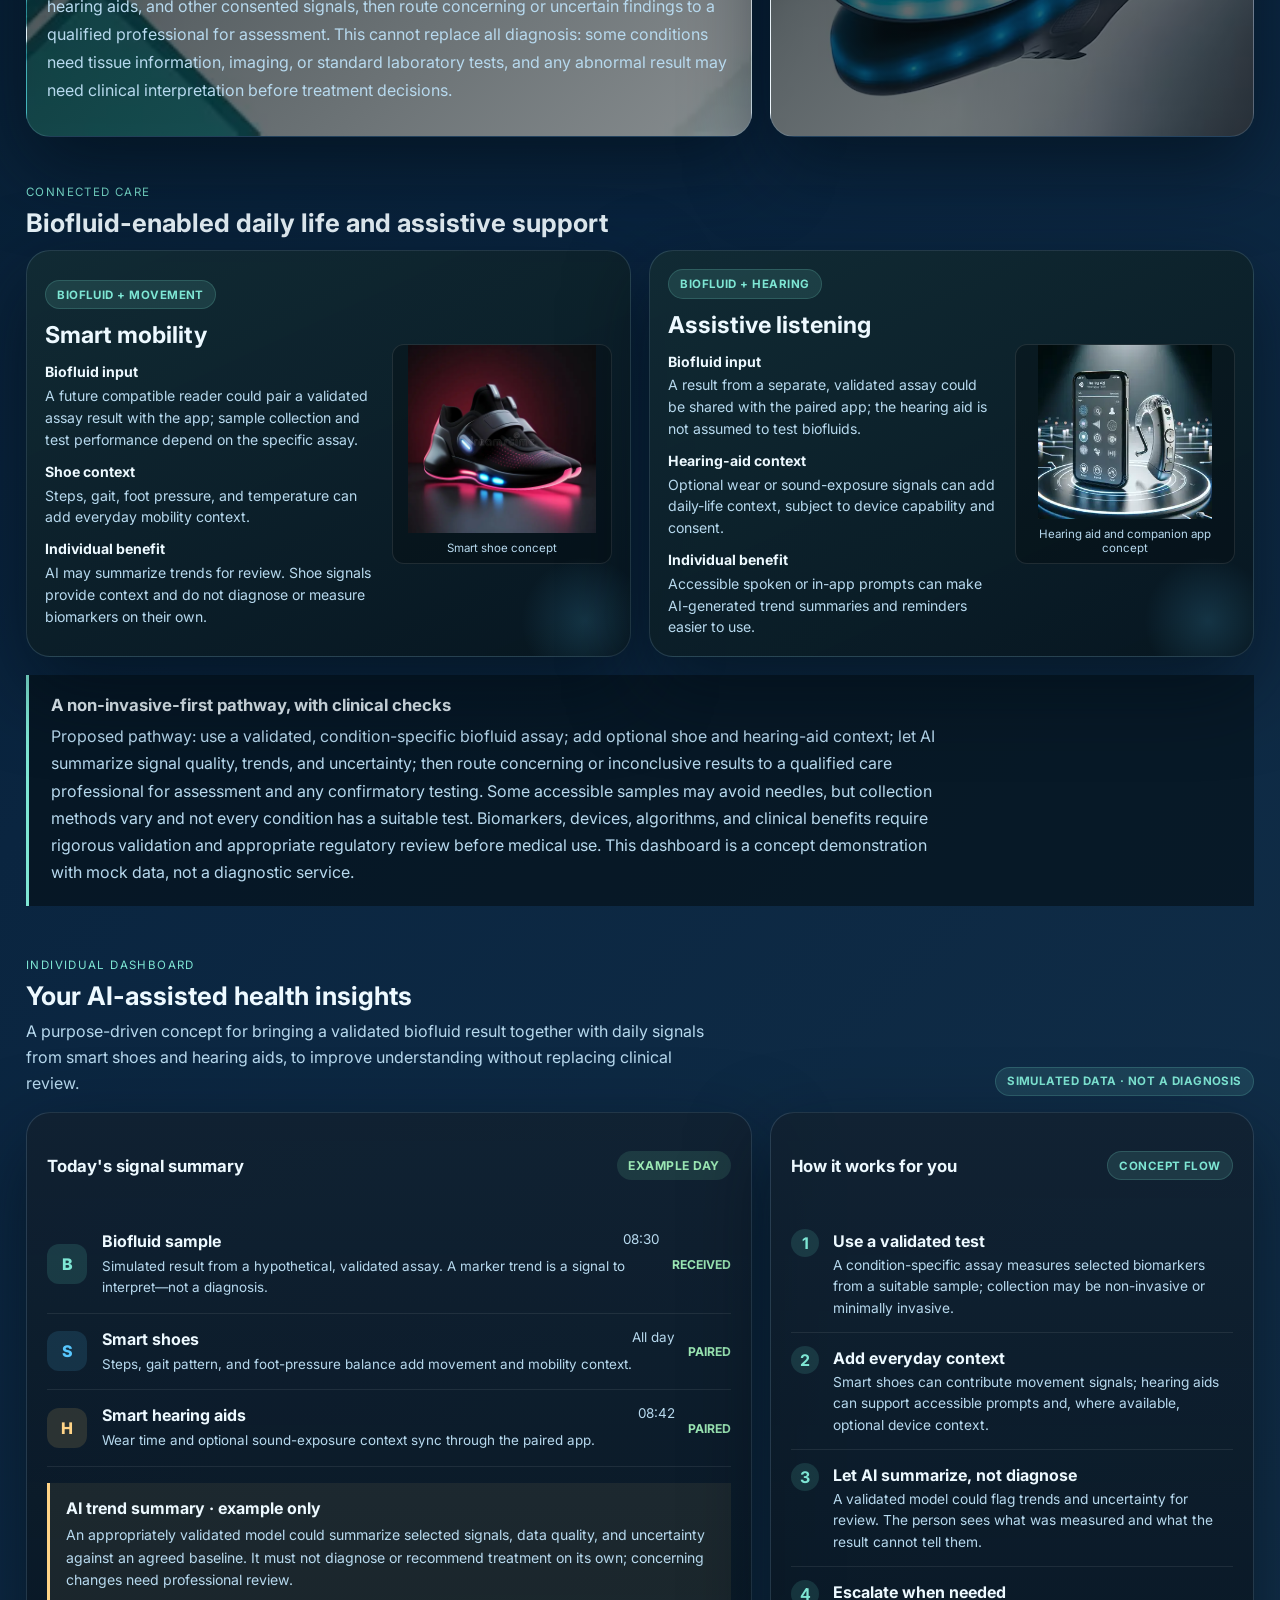
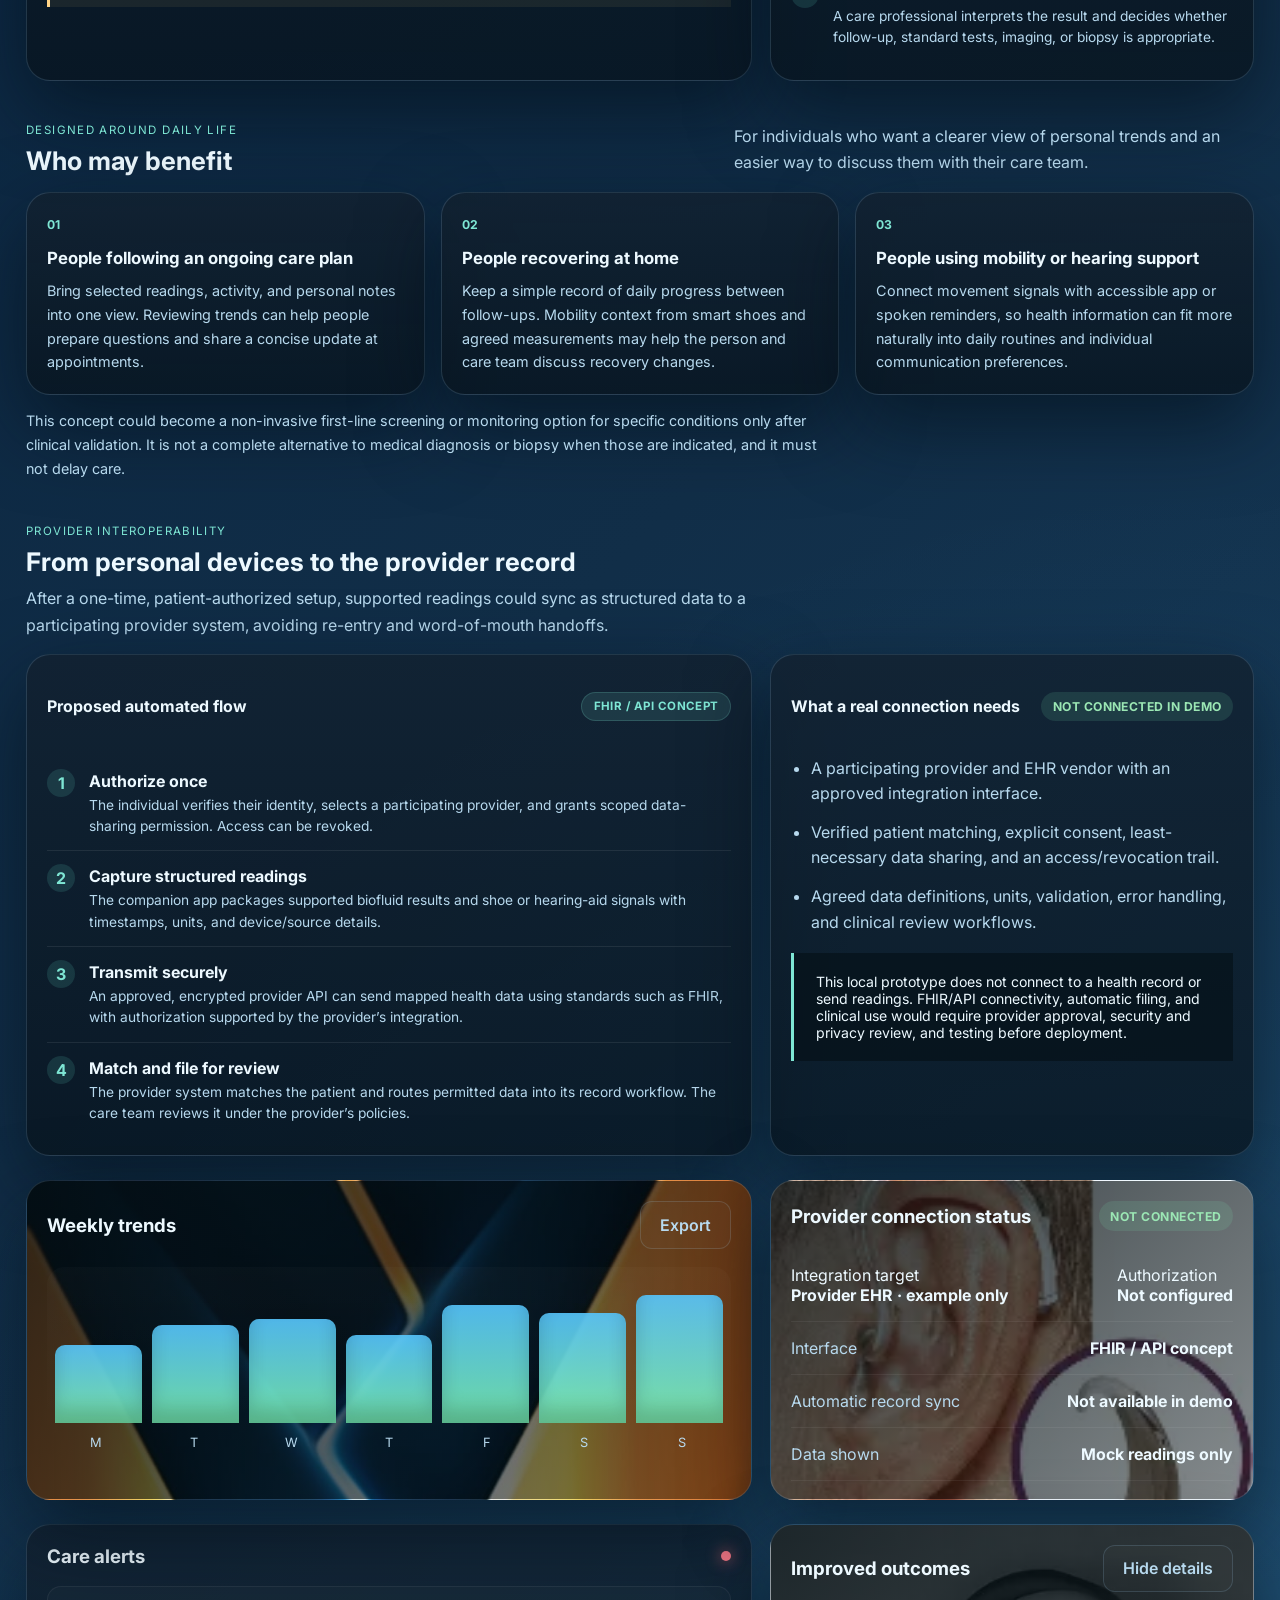
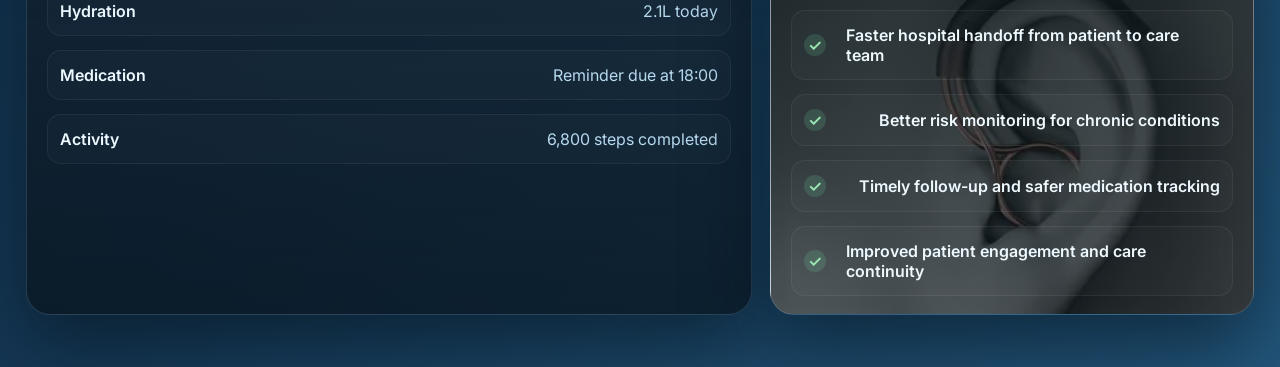
==== commit a0e70c3f: "Refine biofluid pitch and website polish Co-authored-by: Copilot <223556219+Copilot@users.noreply.gi" ====
--- a/biofluid-health-monitor/index.html
+++ b/biofluid-health-monitor/index.html
@@ -6,7 +6,7 @@
     <title>Biofluid Health Monitor</title>
     <meta
       name="description"
-      content="Biofluid Health Monitor connects personal health tracking with secure hospital coordination for better outcomes."
+      content="A concept for AI-supported, non-invasive-first health screening and monitoring using validated biofluid tests and everyday device context."
     />
     <link rel="preconnect" href="https://fonts.googleapis.com" />
     <link rel="preconnect" href="https://fonts.gstatic.com" crossorigin />
@@ -26,9 +26,10 @@
 
         <nav class="topnav" aria-label="Main navigation">
           <a href="#overview">Overview</a>
+          <a href="#purpose">Purpose</a>
           <a href="#project">Project write-up</a>
           <a href="#hospital">Hospital link</a>
-          <a href="#individual-view">Diagnostic view</a>
+          <a href="#individual-view">Health insights</a>
           <a href="#who-benefits">Who it helps</a>
           <a href="#provider-record">Provider records</a>
           <a href="#outcomes">Outcomes</a>
@@ -40,11 +41,14 @@
       <main class="dashboard" id="overview">
         <section class="hero-card glass-panel hero-art" style="--bg-image: url('assets/22.webp');">
           <div class="hero-copy">
-            <p class="eyebrow accent">Personal health intelligence</p>
+            <p class="eyebrow accent">AI-assisted · non-invasive-first concept</p>
             <h2>Biofluid Health Monitor</h2>
             <p>
-              A secure digital companion for individuals to track daily wellness, monitor meaningful signals,
-              and share a concise, trusted summary with hospital teams for improved care decisions and outcomes.
+              The aim is simple and patient-centered: bring clinically validated biofluid insights into everyday health
+              conversations without asking people to rely on invasive testing when a lower-burden option is appropriate.
+              By combining a validated sample result with signals from smart shoes and hearing aids, the app helps people
+              understand change, review trends, and share better context with their care team. The goal is to add clarity,
+              not replace professional judgement or confirmatory diagnosis.
             </p>
             <div class="hero-actions">
               <button class="primary-btn" id="addReadingBtn">Add patient reading</button>
@@ -91,6 +95,32 @@
           </article>
         </section>
 
+        <section class="purpose-grid" id="purpose" aria-labelledby="purposeTitle">
+          <article class="purpose-card glass-panel">
+            <p class="eyebrow accent">Purpose</p>
+            <h3 id="purposeTitle">Designed to support earlier insight and safer follow-up.</h3>
+            <p>The solution exists to help people understand meaningful health changes earlier, without making a diagnosis from a single signal or forcing unnecessary invasive testing.</p>
+          </article>
+
+          <article class="purpose-card glass-panel">
+            <p class="eyebrow accent">Use</p>
+            <h4>Track daily patterns that matter</h4>
+            <p>Validated biofluid results can be reviewed alongside movement, hydration, and device-use context to build a more complete picture of how a person is doing.</p>
+          </article>
+
+          <article class="purpose-card glass-panel">
+            <p class="eyebrow accent">Driven by need</p>
+            <h4>Reduce unnecessary burden</h4>
+            <p>Where clinically appropriate, the aim is to reduce avoidable needle-based or tissue-based sampling while preserving human review and confirmatory testing when needed.</p>
+          </article>
+
+          <article class="purpose-card glass-panel">
+            <p class="eyebrow accent">Solution</p>
+            <h4>Bring clarity to people and providers</h4>
+            <p>AI can summarize data quality, trends, and uncertainty in everyday language so individuals can prepare better questions and providers can review a clearer handoff.</p>
+          </article>
+        </section>
+
         <section class="content-grid" id="project">
           <article class="panel glass-panel writeup-panel background-panel" style="--bg-image: url('assets/1.webp');">
             <div class="panel-header overlay-box">
@@ -99,22 +129,24 @@
             </div>
             <div class="overlay-box">
               <p>
-                Biofluid Health Monitor is designed for individuals who want a better understanding of their daily health,
-                without the complexity of traditional systems. The platform focuses on clear trends, safe monitoring, and
-                secure communication with care teams. It helps people track lifestyle habits, daily recovery milestones,
-                and early signs that may require attention.
+                Biofluid Health Monitor is a concept for a non-invasive-first health assessment and monitoring pathway.
+                Its aim is to help people and care teams interpret a clinically validated biofluid signal in the wider
+                context of everyday life, rather than treating a single test result as a full diagnosis. Where a test for
+                a specific condition has been validated, an accessible sample and its measured biomarkers could provide an
+                additional signal without unnecessary tissue sampling.
               </p>
               <p>
-                The product is intended to bridge personal health data with hospital-linked care pathways. By summarizing
-                a patient’s condition in a readable format, it allows physicians, nurses, and care coordinators to act more
-                quickly, improve discharge planning, and support chronic and post-discharge follow-up.
+                The app is driven by a practical purpose: give people a clearer view of trends, reduce unnecessary burden,
+                and support earlier conversation with a clinician when something may deserve review. AI can check data quality,
+                compare repeat measurements with an agreed personal baseline, and explain notable trends or uncertainty in
+                plain language. It would support screening, triage, and follow-up—not make an autonomous diagnosis or
+                treatment decision.
               </p>
               <p>
-                Where a specific biofluid test has been clinically validated, monitoring may offer a less-invasive way
-                to collect repeat measurements and follow changes over time, potentially reducing the need for some
-                repeat invasive sampling. This can make follow-up more convenient and help people discuss trends with
-                their care team. Biofluid monitoring is not a general substitute for biopsy: when tissue is needed to
-                confirm a diagnosis or guide treatment, a clinician may still recommend biopsy or other testing.
+                The long-term solution is to pair a validated biofluid result with context from smart shoes, hearing aids,
+                and other consented signals, then route concerning or uncertain findings to a qualified professional for
+                assessment. This cannot replace all diagnosis: some conditions need tissue information, imaging, or standard
+                laboratory tests, and any abnormal result may need clinical interpretation before treatment decisions.
               </p>
             </div>
           </article>
@@ -125,7 +157,7 @@
               <span class="pulse-dot"></span>
             </div>
             <div class="overlay-box vertical-box">
-              <p>Precision diagnostics, continuous tracking, and coordinated care pathways for improved outcomes.</p>
+              <p>AI-supported trend review can connect validated test results with daily-life context and prompt appropriate clinical follow-up.</p>
             </div>
           </article>
         </section>
@@ -142,9 +174,9 @@
                 <span class="tag">Biofluid + movement</span>
                 <h4>Smart mobility</h4>
                 <ul class="care-points">
-                  <li><strong>Biofluid input</strong> A compatible sensor could analyze a validated sample for selected biomarkers.</li>
+                  <li><strong>Biofluid input</strong> A future compatible reader could pair a validated assay result with the app; sample collection and test performance depend on the specific assay.</li>
                   <li><strong>Shoe context</strong> Steps, gait, foot pressure, and temperature can add everyday mobility context.</li>
-                  <li><strong>Individual benefit</strong> Review trends over time and share relevant changes with a care team. The shoe does not diagnose.</li>
+                  <li><strong>Individual benefit</strong> AI may summarize trends for review. Shoe signals provide context and do not diagnose or measure biomarkers on their own.</li>
                 </ul>
               </div>
               <figure class="care-visual">
@@ -158,9 +190,9 @@
                 <span class="tag">Biofluid + hearing</span>
                 <h4>Assistive listening</h4>
                 <ul class="care-points">
-                  <li><strong>Biofluid input</strong> A compatible test could send a validated result to the person’s paired app.</li>
-                  <li><strong>Hearing-aid context</strong> Wear time and optional sound-exposure signals can add daily-life context.</li>
-                  <li><strong>Individual benefit</strong> Spoken or in-app prompts can make reminders and trend summaries easier to access.</li>
+                  <li><strong>Biofluid input</strong> A result from a separate, validated assay could be shared with the paired app; the hearing aid is not assumed to test biofluids.</li>
+                  <li><strong>Hearing-aid context</strong> Optional wear or sound-exposure signals can add daily-life context, subject to device capability and consent.</li>
+                  <li><strong>Individual benefit</strong> Accessible spoken or in-app prompts can make AI-generated trend summaries and reminders easier to use.</li>
                 </ul>
               </div>
               <figure class="care-visual">
@@ -171,13 +203,15 @@
           </div>
 
           <aside class="integration-note" aria-labelledby="integrationAim">
-            <h4 id="integrationAim">Aim and importance</h4>
+            <h4 id="integrationAim">A non-invasive-first pathway, with clinical checks</h4>
             <p>
-              The aim is to bring relevant biofluid measurements together with everyday signals from devices people already
-              use, then present the combined picture in a clear, accessible way. This may support earlier conversations,
-              more personalized follow-up, and better continuity between home and hospital care. Biomarkers, sensors,
-              thresholds, and clinical benefits would need validation, privacy safeguards, and clinician oversight before
-              any real-world medical use; this dashboard is a concept demonstration using mock data.
+              Proposed pathway: use a validated, condition-specific biofluid assay; add optional shoe and hearing-aid
+              context; let AI summarize signal quality, trends, and uncertainty; then route concerning or inconclusive
+              results to a qualified care professional for assessment and any confirmatory testing. Some accessible
+              samples may avoid needles, but collection methods vary and not every condition has a suitable test.
+              Biomarkers, devices, algorithms, and clinical benefits require rigorous validation and appropriate
+              regulatory review before medical use. This dashboard is a concept demonstration with mock data, not a
+              diagnostic service.
             </p>
           </aside>
         </section>
@@ -186,9 +220,9 @@
           <div class="individual-view-heading">
             <div>
               <p class="eyebrow accent">Individual dashboard</p>
-              <h3 id="individualViewTitle">Your connected diagnostic view</h3>
+              <h3 id="individualViewTitle">Your AI-assisted health insights</h3>
               <p class="individual-view-intro">
-                A concept for bringing a compatible biofluid test together with daily signals from smart shoes and hearing aids.
+                A purpose-driven concept for bringing a validated biofluid result together with daily signals from smart shoes and hearing aids, to improve understanding without replacing clinical review.
               </p>
             </div>
             <span class="tag demo-tag">Simulated data · Not a diagnosis</span>
@@ -205,7 +239,7 @@
                 <div class="reading-icon fluid-icon" aria-hidden="true">B</div>
                 <div class="reading-copy">
                   <div class="reading-title"><strong>Biofluid sample</strong><span>08:30</span></div>
-                  <p>Compatible home test recorded a selected marker trend against this person’s baseline.</p>
+                  <p>Simulated result from a hypothetical, validated assay. A marker trend is a signal to interpret—not a diagnosis.</p>
                 </div>
                 <span class="reading-state">Received</span>
               </div>
@@ -229,8 +263,8 @@
               </div>
 
               <div class="interpretation-note">
-                <strong>Personal trend review</strong>
-                <p>The app can compare incoming signals with an individual’s agreed baseline and care plan. Persistent or concerning changes should be reviewed with a healthcare professional.</p>
+                <strong>AI trend summary · example only</strong>
+                <p>An appropriately validated model could summarize selected signals, data quality, and uncertainty against an agreed baseline. It must not diagnose or recommend treatment on its own; concerning changes need professional review.</p>
               </div>
             </article>
 
@@ -240,10 +274,10 @@
                 <span class="tag">Concept flow</span>
               </div>
               <ol class="flow-list">
-                <li><span>1</span><div><strong>Record</strong><p>A compatible sensor or home test captures a biofluid measurement.</p></div></li>
-                <li><span>2</span><div><strong>Add context</strong><p>Shoes contribute mobility signals; hearing aids contribute wear and optional listening context.</p></div></li>
-                <li><span>3</span><div><strong>Review</strong><p>The individual sees a plain-language trend and any care-plan reminder, not an automated diagnosis.</p></div></li>
-                <li><span>4</span><div><strong>Choose to share</strong><p>The person can share a concise summary with their care team for professional review.</p></div></li>
+                <li><span>1</span><div><strong>Use a validated test</strong><p>A condition-specific assay measures selected biomarkers from a suitable sample; collection may be non-invasive or minimally invasive.</p></div></li>
+                <li><span>2</span><div><strong>Add everyday context</strong><p>Smart shoes can contribute movement signals; hearing aids can support accessible prompts and, where available, optional device context.</p></div></li>
+                <li><span>3</span><div><strong>Let AI summarize, not diagnose</strong><p>A validated model could flag trends and uncertainty for review. The person sees what was measured and what the result cannot tell them.</p></div></li>
+                <li><span>4</span><div><strong>Escalate when needed</strong><p>A care professional interprets the result and decides whether follow-up, standard tests, imaging, or biopsy is appropriate.</p></div></li>
               </ol>
             </article>
           </div>
@@ -278,7 +312,7 @@
             </article>
           </div>
 
-          <p class="benefit-caveat">The app is a concept for supported self-monitoring, not a substitute for diagnosis or treatment. Device use and measurements should be chosen with a healthcare professional.</p>
+          <p class="benefit-caveat">This concept could become a non-invasive first-line screening or monitoring option for specific conditions only after clinical validation. It is not a complete alternative to medical diagnosis or biopsy when those are indicated, and it must not delay care.</p>
         </section>
 
         <section class="provider-integration" id="provider-record" aria-labelledby="providerRecordTitle">
--- a/biofluid-health-monitor/styles.css
+++ b/biofluid-health-monitor/styles.css
@@ -1,19 +1,21 @@
 :root {
-  --bg-1: #061a2d;
-  --bg-2: #0b2d45;
-  --bg-3: #133a57;
-  --panel: rgba(10, 27, 39, 0.74);
+  --bg-1: #041826;
+  --bg-2: #0a2540;
+  --bg-3: #112e48;
+  --bg-4: #173e5f;
+  --panel: rgba(11, 26, 37, 0.74);
   --panel-strong: rgba(5, 17, 26, 0.92);
-  --stroke: rgba(255, 255, 255, 0.12);
-  --text: #edf7ff;
-  --muted: #a8d2eb;
+  --panel-alt: rgba(16, 33, 46, 0.9);
+  --stroke: rgba(166, 214, 255, 0.16);
+  --text: #edf9ff;
+  --muted: #b7d9ee;
   --blue: #58c8ff;
-  --cyan: #70f1d8;
-  --green: #79efb0;
-  --amber: #ffcd6c;
-  --orange: #ff9b4a;
-  --red: #ff6d7b;
-  --shadow: 0 24px 80px rgba(2, 11, 18, 0.55);
+  --cyan: #7ee6d4;
+  --green: #9be7b4;
+  --amber: #ffd487;
+  --orange: #ffb26c;
+  --red: #ff7d8c;
+  --shadow: 0 30px 80px rgba(2, 12, 20, 0.58);
 }
 
 * {
@@ -29,9 +31,9 @@
   min-height: 100vh;
   font-family: "Inter", sans-serif;
   background:
-    radial-gradient(circle at top left, rgba(112, 241, 216, 0.12), transparent 24%),
-    radial-gradient(circle at bottom right, rgba(88, 200, 255, 0.18), transparent 25%),
-    linear-gradient(135deg, var(--bg-1) 0%, var(--bg-2) 42%, var(--bg-3) 100%);
+    radial-gradient(circle at top left, rgba(126, 230, 212, 0.16), transparent 23%),
+    radial-gradient(circle at bottom right, rgba(88, 200, 255, 0.18), transparent 28%),
+    linear-gradient(135deg, var(--bg-1) 0%, var(--bg-2) 38%, var(--bg-3) 68%, var(--bg-4) 100%);
   color: var(--text);
 }
 
@@ -64,11 +66,14 @@
   justify-content: space-between;
   gap: 16px;
   padding: 18px 22px;
-  background: rgba(6, 18, 28, 0.6);
+  background: linear-gradient(180deg, rgba(9, 22, 33, 0.8), rgba(6, 18, 28, 0.68));
   border: 1px solid var(--stroke);
   border-radius: 22px;
   backdrop-filter: blur(18px);
   box-shadow: var(--shadow);
+  position: sticky;
+  top: 12px;
+  z-index: 20;
 }
 
 .brand-block {
@@ -118,11 +123,16 @@
 .topnav a {
   color: var(--muted);
   text-decoration: none;
-  transition: color 0.2s ease;
+  transition: color 0.2s ease, background 0.2s ease, border-color 0.2s ease;
+  padding: 0.5rem 0.8rem;
+  border: 1px solid transparent;
+  border-radius: 999px;
 }
 
 .topnav a:hover {
   color: var(--text);
+  border-color: rgba(126, 230, 212, 0.18);
+  background: rgba(126, 230, 212, 0.05);
 }
 
 .primary-btn,
@@ -131,22 +141,23 @@
   border-radius: 12px;
   padding: 0.8rem 1.2rem;
   font-weight: 600;
-  transition: transform 0.2s ease, opacity 0.2s ease;
+  transition: transform 0.2s ease, box-shadow 0.2s ease, opacity 0.2s ease;
 }
 
 .primary-btn {
   background: linear-gradient(135deg, var(--cyan), var(--blue));
   color: #06283d;
+  box-shadow: 0 12px 30px rgba(88, 200, 255, 0.28);
 }
 
 .secondary-btn {
-  background: rgba(255, 255, 255, 0.05);
+  background: rgba(255, 255, 255, 0.04);
   border: 1px solid var(--stroke);
   color: var(--text);
 }
 
 .ghost-btn {
-  background: transparent;
+  background: rgba(255, 255, 255, 0.02);
   border: 1px solid var(--stroke);
   color: var(--muted);
 }
@@ -157,6 +168,10 @@
   transform: translateY(-1px);
 }
 
+.primary-btn:hover {
+  box-shadow: 0 18px 32px rgba(88, 200, 255, 0.32);
+}
+
 .dashboard {
   display: flex;
   flex-direction: column;
@@ -165,10 +180,17 @@
 }
 
 .glass-panel {
-  background: linear-gradient(180deg, rgba(18, 32, 46, 0.82), rgba(7, 18, 27, 0.76));
+  background: linear-gradient(180deg, rgba(18, 32, 46, 0.78), rgba(7, 18, 27, 0.74));
   border: 1px solid var(--stroke);
   border-radius: 24px;
   box-shadow: var(--shadow);
+  transition: transform 0.2s ease, border-color 0.2s ease, box-shadow 0.2s ease;
+}
+
+.glass-panel:hover {
+  transform: translateY(-2px);
+  border-color: rgba(126, 230, 212, 0.24);
+  box-shadow: 0 30px 80px rgba(2, 11, 18, 0.66);
 }
 
 .hero-card {
@@ -178,12 +200,25 @@
   padding: 28px;
   min-height: 440px;
   background-image:
-    linear-gradient(90deg, rgba(5, 17, 26, 0.76), rgba(5, 17, 26, 0.26)),
+    linear-gradient(90deg, rgba(5, 17, 26, 0.78), rgba(5, 17, 26, 0.22)),
     var(--bg-image);
   background-size: cover;
   background-position: center;
   background-repeat: no-repeat;
   border: 1px solid rgba(255, 255, 255, 0.12);
+  overflow: hidden;
+  position: relative;
+}
+
+.hero-card::before {
+  content: "";
+  position: absolute;
+  inset: -30% auto auto -12%;
+  width: 420px;
+  height: 420px;
+  border-radius: 50%;
+  background: radial-gradient(circle, rgba(126, 230, 212, 0.28), transparent 62%);
+  pointer-events: none;
 }
 
 .hero-copy {
@@ -236,8 +271,33 @@
   gap: 18px;
 }
 
+.purpose-grid {
+  display: grid;
+  grid-template-columns: repeat(4, minmax(0, 1fr));
+  gap: 18px;
+}
+
+.purpose-card {
+  padding: 20px 18px 18px;
+  background: linear-gradient(180deg, rgba(15, 31, 44, 0.86), rgba(8, 20, 31, 0.8));
+  border: 1px solid rgba(126, 230, 212, 0.14);
+}
+
+.purpose-card h3,
+.purpose-card h4 {
+  margin-top: 10px;
+  margin-bottom: 10px;
+  line-height: 1.3;
+}
+
+.purpose-card p {
+  color: var(--muted);
+  line-height: 1.6;
+}
+
 .metric-card {
   padding: 18px 18px 14px;
+  background: linear-gradient(180deg, rgba(13, 27, 38, 0.82), rgba(8, 18, 27, 0.8));
 }
 
 .metric-header {
@@ -247,6 +307,10 @@
   align-items: center;
   font-size: 0.92rem;
   color: var(--muted);
+}
+
+.metric-card:hover {
+  border-color: rgba(88, 200, 255, 0.28);
 }
 
 .badge {
@@ -380,6 +444,18 @@
   border-radius: 24px;
   border: 1px solid var(--stroke);
   box-shadow: var(--shadow);
+  position: relative;
+  overflow: hidden;
+}
+
+.care-spotlight::before {
+  content: "";
+  position: absolute;
+  inset: auto -30px -40px auto;
+  width: 150px;
+  height: 150px;
+  border-radius: 50%;
+  background: radial-gradient(circle, rgba(88, 200, 255, 0.16), transparent 60%);
 }
 
 .care-copy {
@@ -744,12 +820,13 @@
   align-items: center;
   padding: 0.42rem 0.7rem;
   border-radius: 999px;
-  background: rgba(112, 241, 216, 0.12);
+  background: rgba(126, 230, 212, 0.12);
   color: var(--cyan);
   font-size: 0.72rem;
   font-weight: 700;
   letter-spacing: 0.04em;
   text-transform: uppercase;
+  border: 1px solid rgba(126, 230, 212, 0.18);
 }
 
 .writeup-panel p {
@@ -775,6 +852,14 @@
   padding: 12px 8px 4px;
   border-radius: 18px;
   background: linear-gradient(180deg, rgba(255,255,255,0.02), rgba(255,255,255,0.0));
+}
+
+.bars span {
+  transition: transform 0.2s ease;
+}
+
+.bars span:hover {
+  transform: translateY(-4px);
 }
 
 .bars span {
@@ -885,6 +970,7 @@
   .benefit-grid,
   .provider-integration-grid,
   .metrics-grid,
+  .purpose-grid,
   .connected-grid {
     grid-template-columns: 1fr 1fr;
   }
@@ -915,6 +1001,7 @@
 
   .hero-card,
   .metrics-grid,
+  .purpose-grid,
   .content-grid,
   .lower-grid,
   .bottom-grid,
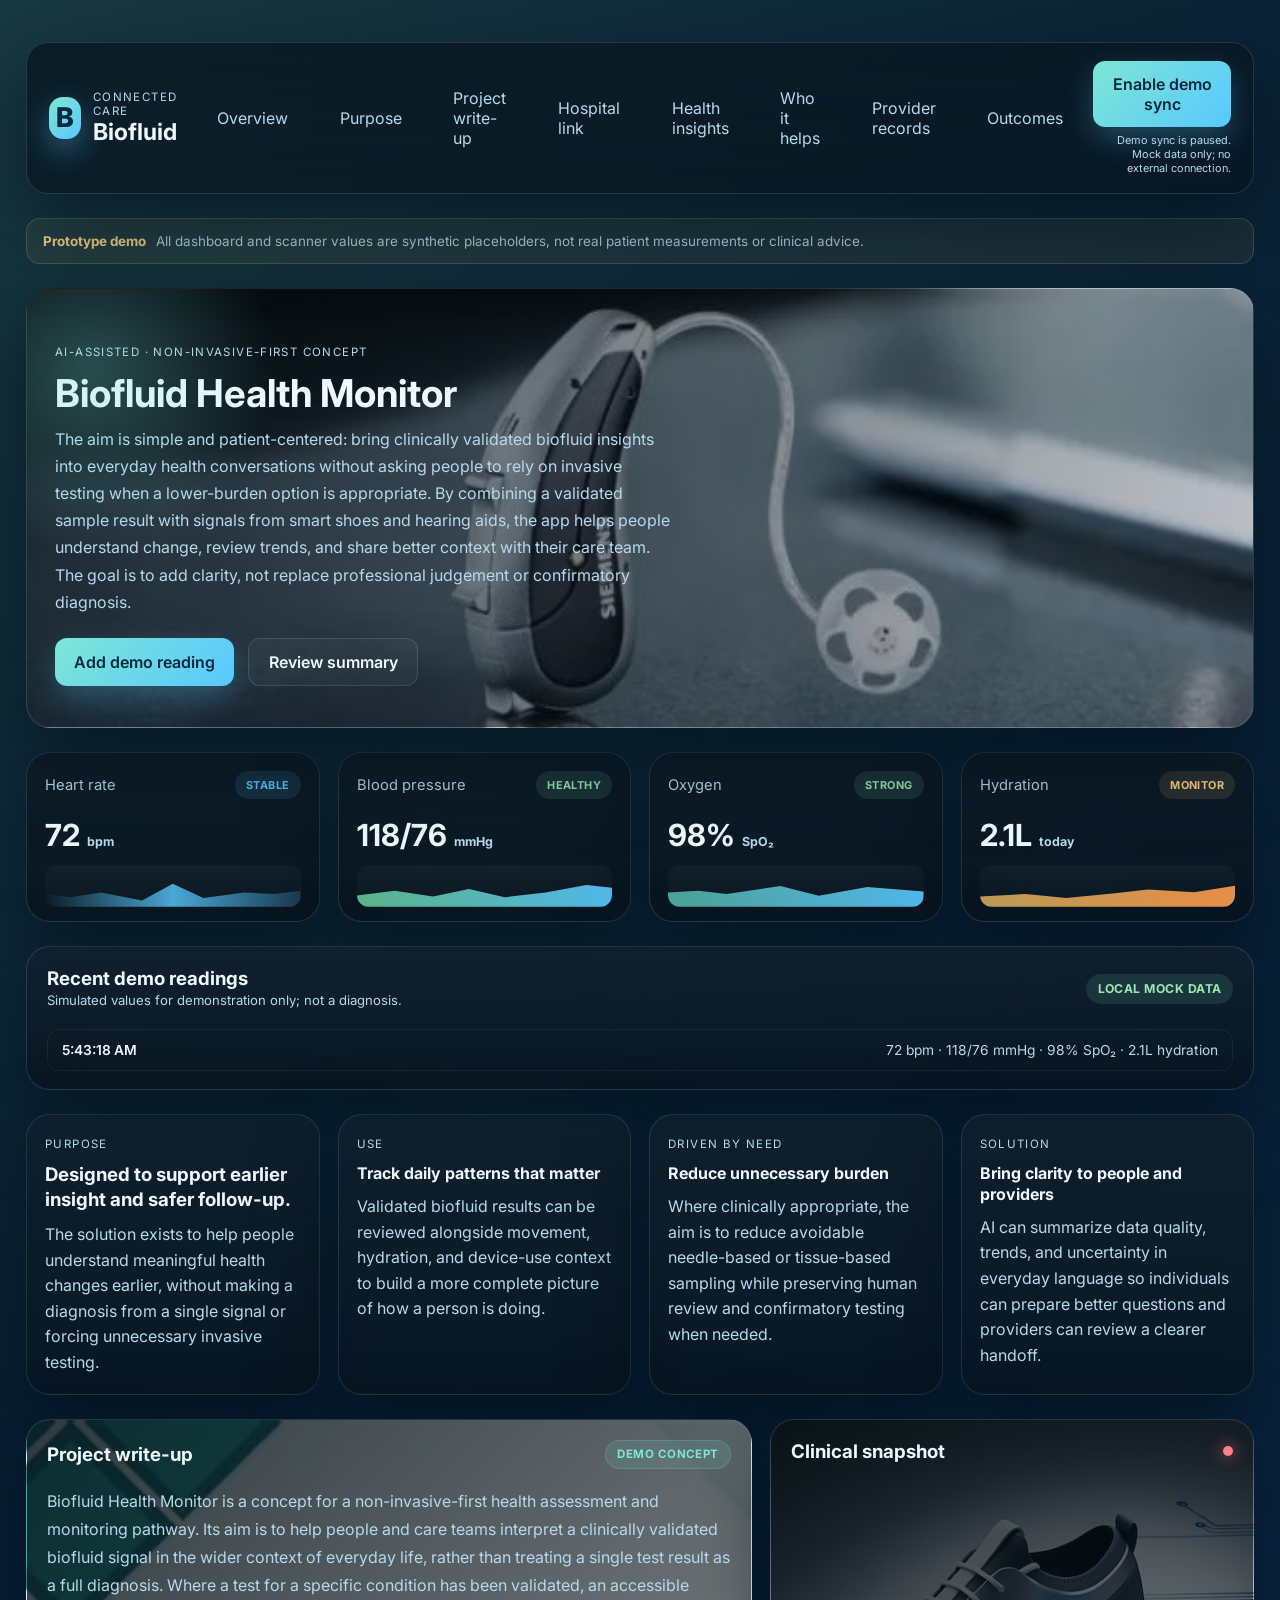
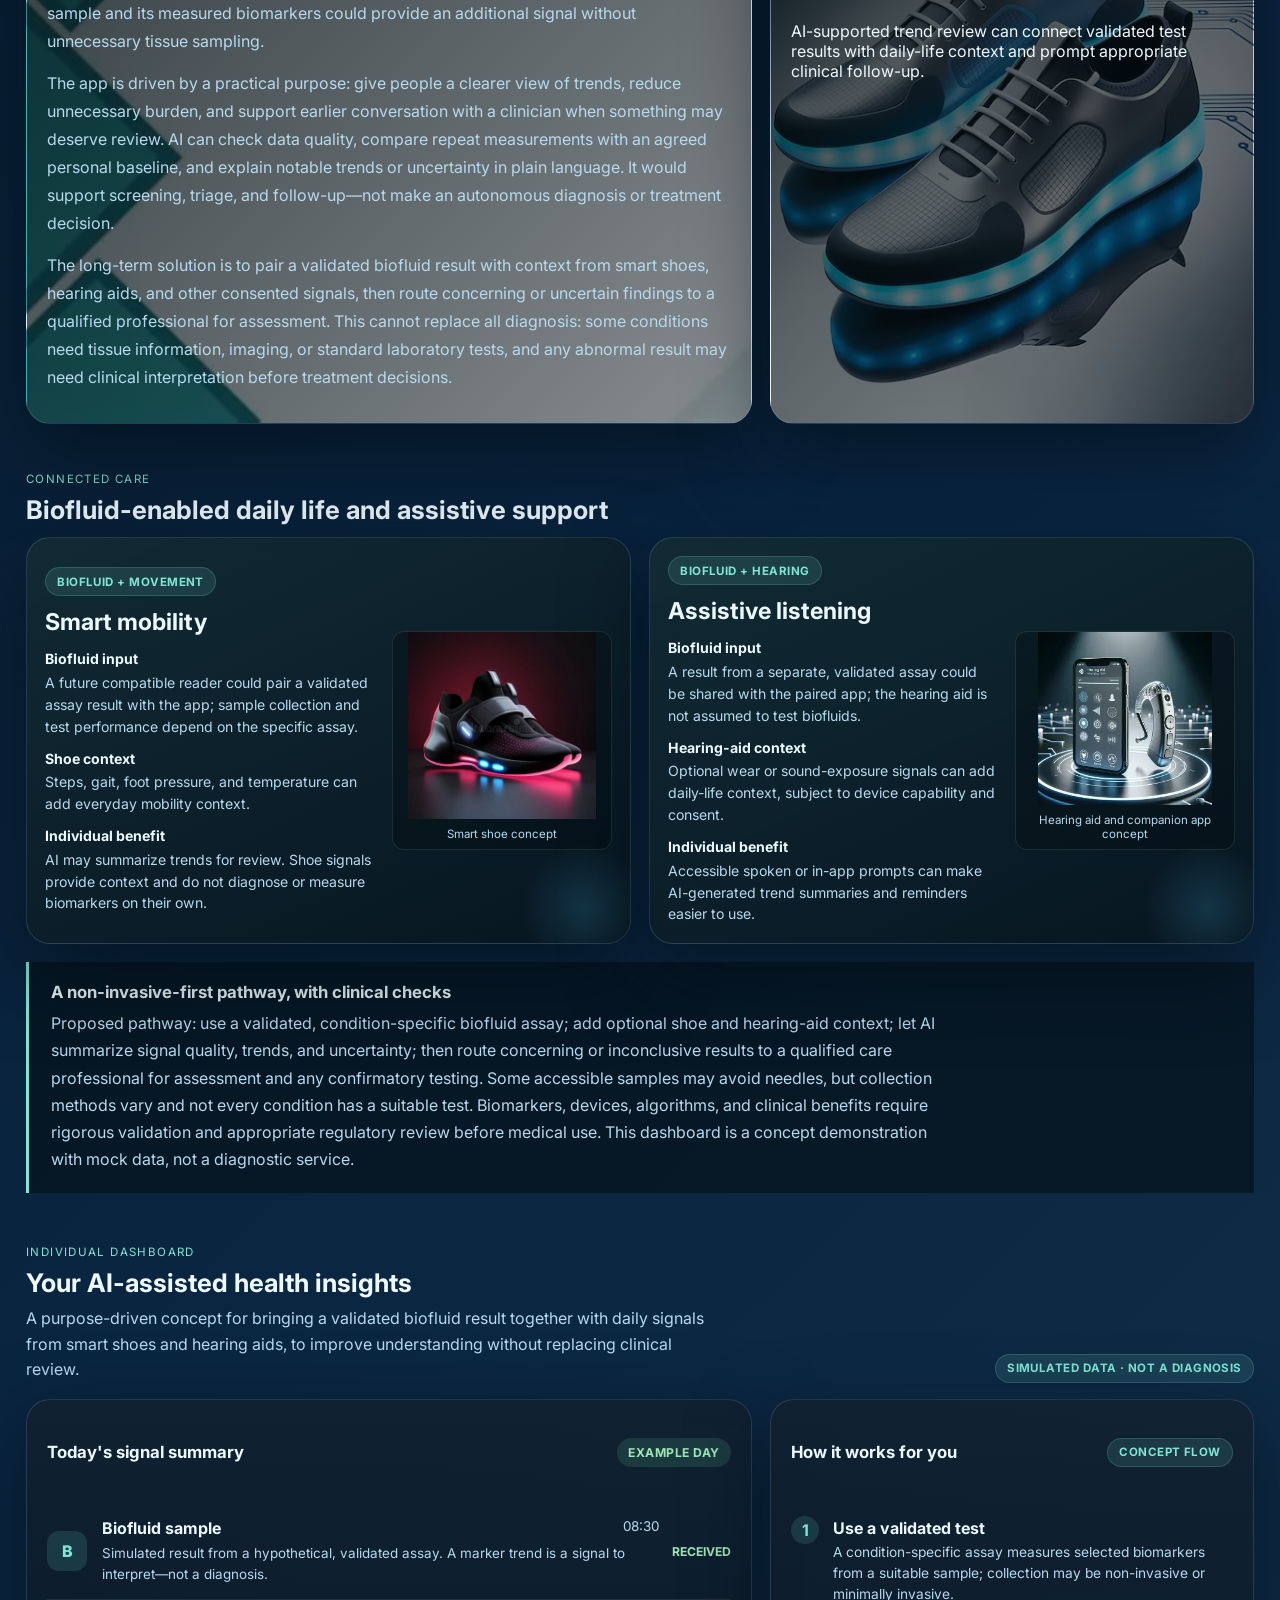
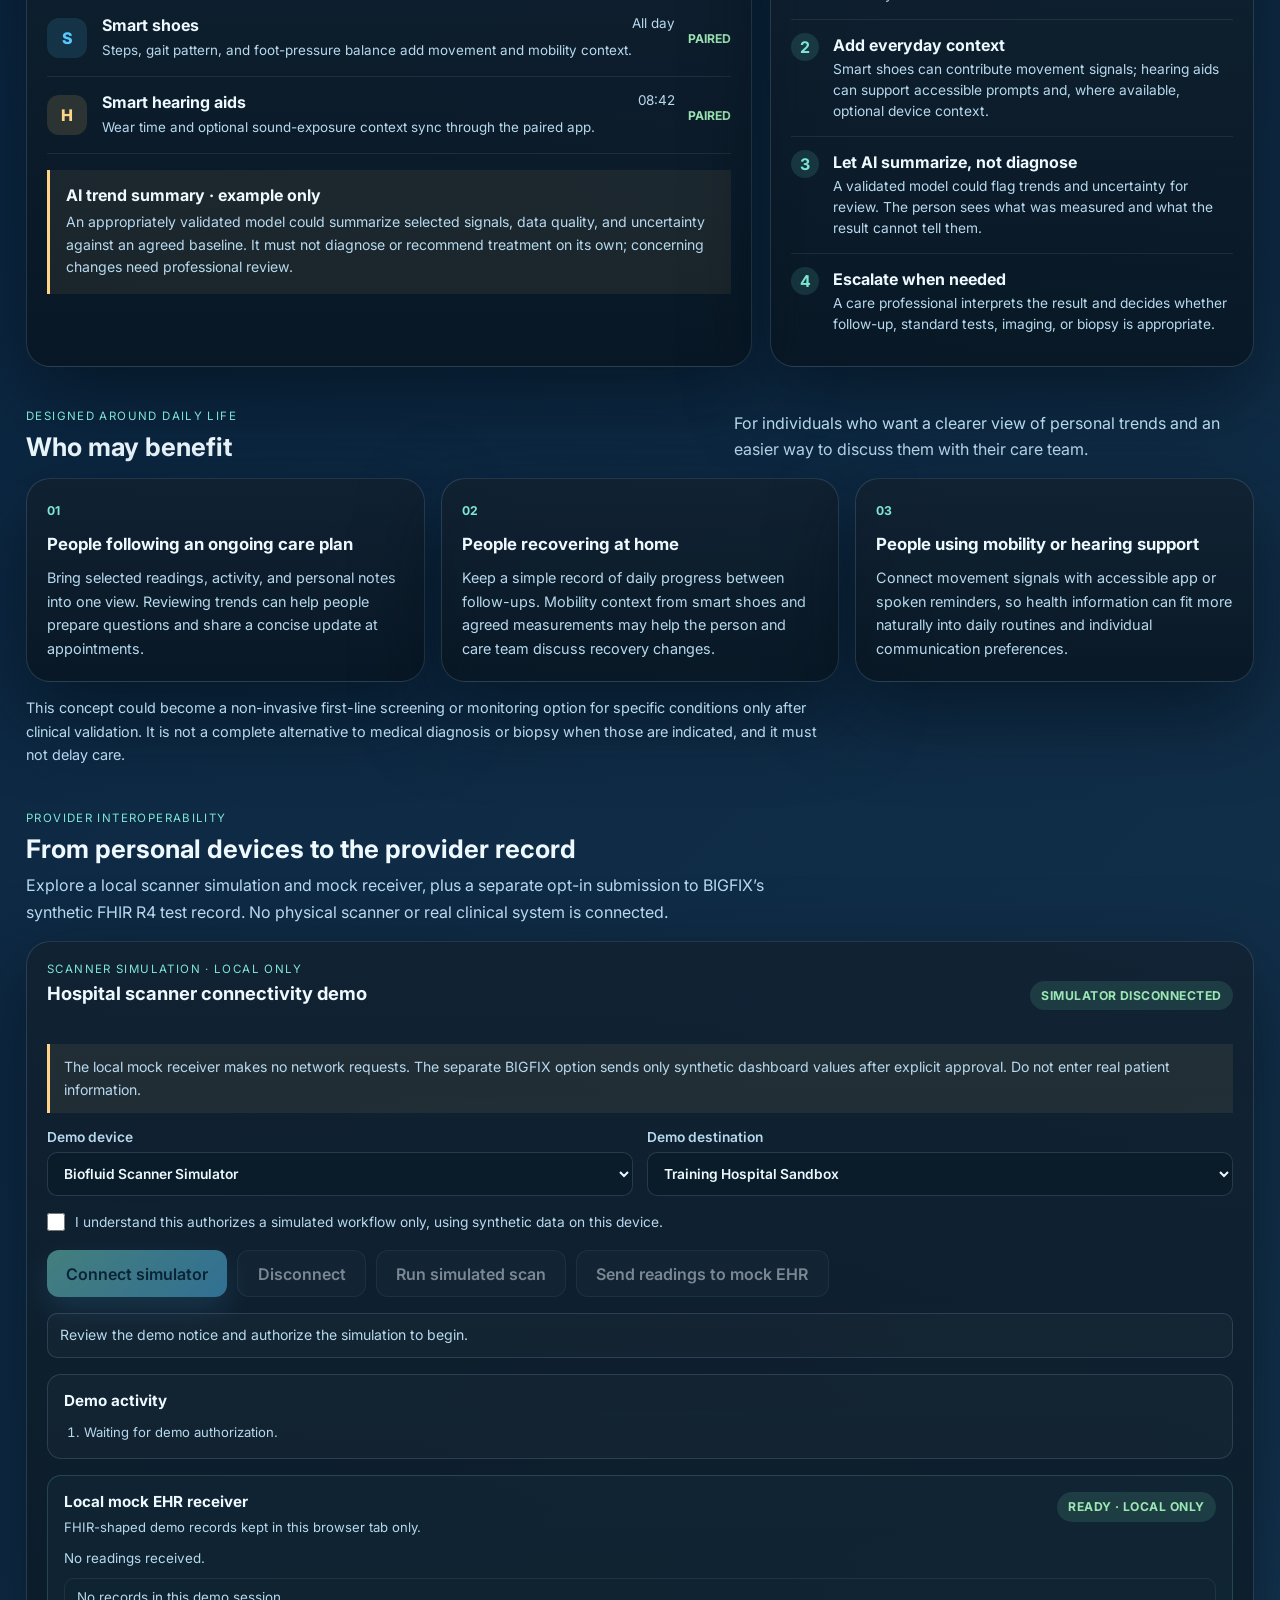
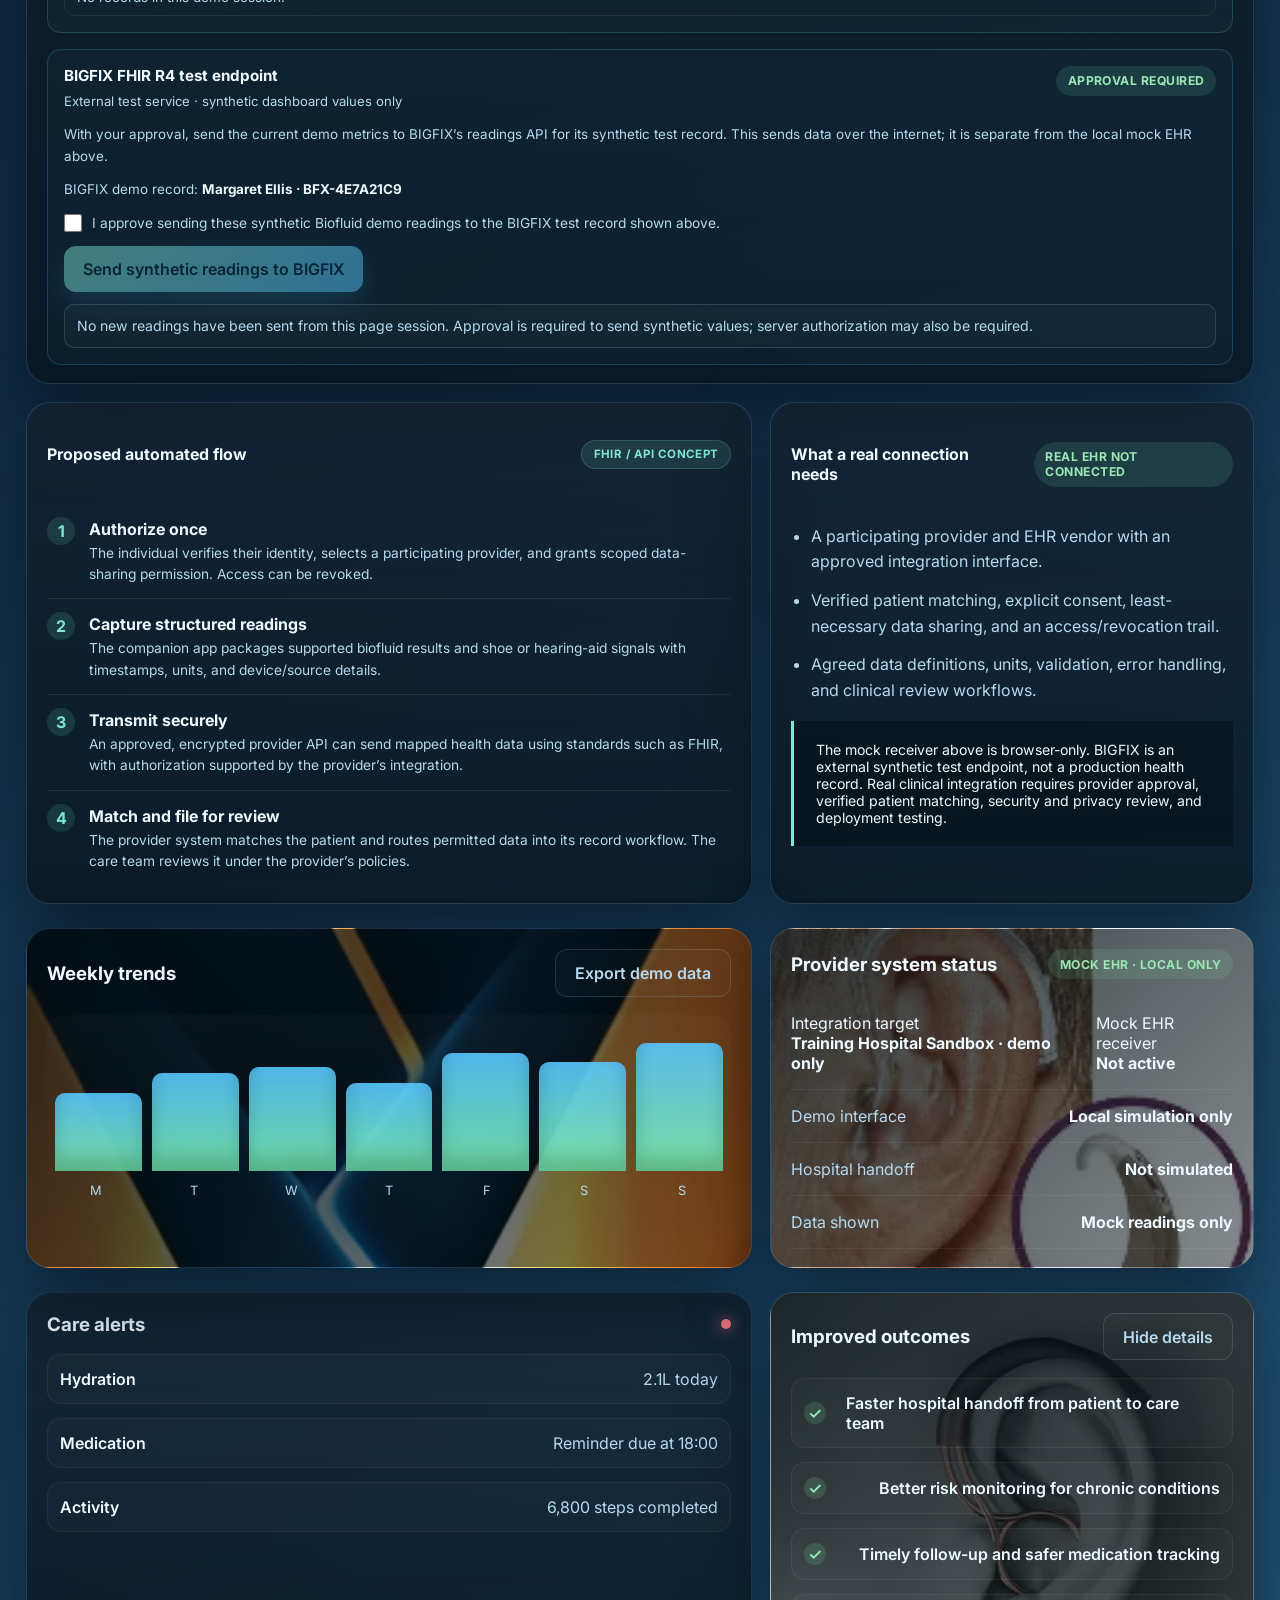
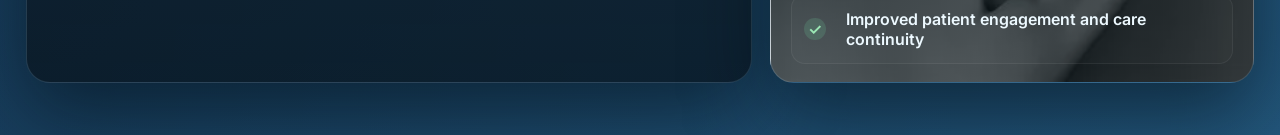
==== commit a0e21746: "Publish Biofluid Health Monitor on GitHub Pages Co-authored-by: Copilot <223556219+Copilot@users.nor" ====
--- a/biofluid-health-monitor/index.html
+++ b/biofluid-health-monitor/index.html
@@ -35,10 +35,20 @@
           <a href="#outcomes">Outcomes</a>
         </nav>
 
-        <button class="primary-btn">Live sync</button>
+        <div class="sync-control">
+          <button class="primary-btn" id="liveSyncBtn" type="button" aria-pressed="false">Enable demo sync</button>
+          <span class="sync-status" id="liveSyncStatus" role="status" aria-live="polite">
+            Demo sync is paused. Mock data only; no external connection.
+          </span>
+        </div>
       </header>
 
       <main class="dashboard" id="overview">
+        <aside class="demo-banner" role="note">
+          <strong>Prototype demo</strong>
+          <span>All dashboard and scanner values are synthetic placeholders, not real patient measurements or clinical advice.</span>
+        </aside>
+
         <section class="hero-card glass-panel hero-art" style="--bg-image: url('assets/22.webp');">
           <div class="hero-copy">
             <p class="eyebrow accent">AI-assisted · non-invasive-first concept</p>
@@ -51,8 +61,8 @@
               not replace professional judgement or confirmatory diagnosis.
             </p>
             <div class="hero-actions">
-              <button class="primary-btn" id="addReadingBtn">Add patient reading</button>
-              <button class="secondary-btn">Send summary</button>
+              <button class="primary-btn" id="addReadingBtn" type="button">Add demo reading</button>
+              <button class="secondary-btn" id="sendSummaryBtn" type="button">Review summary</button>
             </div>
           </div>
         </section>
@@ -63,7 +73,7 @@
               <span>Heart rate</span>
               <span class="badge stable">Stable</span>
             </div>
-            <div class="metric-value">72 <small>bpm</small></div>
+            <div class="metric-value" id="heartRateValue">72 <small>bpm</small></div>
             <div class="sparkline spark-heart" aria-hidden="true"></div>
           </article>
 
@@ -72,7 +82,7 @@
               <span>Blood pressure</span>
               <span class="badge good">Healthy</span>
             </div>
-            <div class="metric-value">118/76 <small>mmHg</small></div>
+            <div class="metric-value" id="bloodPressureValue">118/76 <small>mmHg</small></div>
             <div class="sparkline spark-bp" aria-hidden="true"></div>
           </article>
 
@@ -81,7 +91,7 @@
               <span>Oxygen</span>
               <span class="badge good">Strong</span>
             </div>
-            <div class="metric-value">98% <small>SpO₂</small></div>
+            <div class="metric-value" id="oxygenValue">98% <small>SpO₂</small></div>
             <div class="sparkline spark-o2" aria-hidden="true"></div>
           </article>
 
@@ -90,9 +100,20 @@
               <span>Hydration</span>
               <span class="badge watch">Monitor</span>
             </div>
-            <div class="metric-value">2.1L <small>today</small></div>
+            <div class="metric-value" id="hydrationValue">2.1L <small>today</small></div>
             <div class="sparkline spark-glucose" aria-hidden="true"></div>
           </article>
+        </section>
+
+        <section class="reading-history panel glass-panel" aria-labelledby="readingHistoryTitle">
+          <div class="panel-header">
+            <div>
+              <h3 id="readingHistoryTitle">Recent demo readings</h3>
+              <p class="reading-history-note">Simulated values for demonstration only; not a diagnosis.</p>
+            </div>
+            <span class="sync-tag">Local mock data</span>
+          </div>
+          <ol class="reading-history-list" id="readingHistoryList" aria-live="polite"></ol>
         </section>
 
         <section class="purpose-grid" id="purpose" aria-labelledby="purposeTitle">
@@ -319,8 +340,113 @@
           <div class="provider-heading">
             <p class="eyebrow accent">Provider interoperability</p>
             <h3 id="providerRecordTitle">From personal devices to the provider record</h3>
-            <p>After a one-time, patient-authorized setup, supported readings could sync as structured data to a participating provider system, avoiding re-entry and word-of-mouth handoffs.</p>
-          </div>
+            <p>Explore a local scanner simulation and mock receiver, plus a separate opt-in submission to BIGFIX’s synthetic FHIR R4 test record. No physical scanner or real clinical system is connected.</p>
+          </div>
+
+          <article class="panel glass-panel scanner-demo" aria-labelledby="scannerDemoTitle">
+            <div class="panel-header">
+              <div>
+                <p class="eyebrow accent">Scanner simulation · local only</p>
+                <h4 id="scannerDemoTitle">Hospital scanner connectivity demo</h4>
+              </div>
+              <span class="sync-tag" id="scannerConnectionStatus">Simulator disconnected</span>
+            </div>
+
+            <p class="scanner-demo-warning">
+              The local mock receiver makes no network requests. The separate BIGFIX option sends only synthetic dashboard values after explicit approval. Do not enter real patient information.
+            </p>
+
+            <div class="scanner-demo-controls">
+              <label class="scanner-field" for="scannerType">
+                Demo device
+                <select id="scannerType">
+                  <option value="Biofluid Scanner Simulator">Biofluid Scanner Simulator</option>
+                  <option value="Assay Reader Simulator">Assay Reader Simulator</option>
+                </select>
+              </label>
+              <label class="scanner-field" for="hospitalTarget">
+                Demo destination
+                <select id="hospitalTarget">
+                  <option value="Training Hospital Sandbox">Training Hospital Sandbox</option>
+                  <option value="Care Coordination Sandbox">Care Coordination Sandbox</option>
+                </select>
+              </label>
+            </div>
+
+            <label class="demo-consent" for="demoAuthorization">
+              <input id="demoAuthorization" type="checkbox" />
+              <span>I understand this authorizes a simulated workflow only, using synthetic data on this device.</span>
+            </label>
+
+            <div class="scanner-demo-actions">
+              <button class="primary-btn" id="connectScannerBtn" type="button" disabled>Connect simulator</button>
+              <button class="secondary-btn" id="disconnectScannerBtn" type="button" disabled>Disconnect</button>
+              <button class="secondary-btn" id="runScanBtn" type="button" disabled>Run simulated scan</button>
+              <button class="secondary-btn" id="sendToHospitalBtn" type="button" disabled>Send readings to mock EHR</button>
+            </div>
+
+            <p class="scanner-demo-status" id="scannerDemoStatus" role="status" aria-live="polite">
+              Review the demo notice and authorize the simulation to begin.
+            </p>
+
+            <div class="scanner-result" id="scannerResult" hidden>
+              <h5>Latest synthetic scan</h5>
+              <dl>
+                <div><dt>Sample</dt><dd id="scanSampleId"></dd></div>
+                <div><dt>Demo assay</dt><dd id="scanAssay"></dd></div>
+                <div><dt>Result</dt><dd id="scanValue"></dd></div>
+                <div><dt>Quality check</dt><dd id="scanQuality"></dd></div>
+                <div><dt>Handoff</dt><dd id="scanHandoffState">Not handed off</dd></div>
+              </dl>
+              <p class="scanner-result-note">Synthetic placeholder values only—not a validated test result or clinical guidance.</p>
+            </div>
+
+            <div class="scanner-event-panel">
+              <h5>Demo activity</h5>
+              <ol class="scanner-event-log" id="scannerEventLog" aria-live="polite">
+                <li>Waiting for demo authorization.</li>
+              </ol>
+            </div>
+
+            <div class="mock-ehr-panel" aria-labelledby="mockEhrTitle">
+              <div class="panel-header">
+                <div>
+                  <h5 id="mockEhrTitle">Local mock EHR receiver</h5>
+                  <p class="reading-history-note">FHIR-shaped demo records kept in this browser tab only.</p>
+                </div>
+                <span class="sync-tag" id="mockEhrStatus">Ready · local only</span>
+              </div>
+              <p class="mock-ehr-count" id="mockEhrCount" role="status" aria-live="polite">No readings received.</p>
+              <ol class="mock-ehr-records" id="mockEhrRecords">
+                <li>No records in this demo session.</li>
+              </ol>
+            </div>
+
+            <div class="bigfix-integration" aria-labelledby="bigfixIntegrationTitle">
+              <div class="panel-header">
+                <div>
+                  <h5 id="bigfixIntegrationTitle">BIGFIX FHIR R4 test endpoint</h5>
+                  <p class="reading-history-note">External test service · synthetic dashboard values only</p>
+                </div>
+                <span class="sync-tag" id="bigfixSubmissionBadge">Approval required</span>
+              </div>
+              <p class="bigfix-integration-copy">
+                With your approval, send the current demo metrics to BIGFIX’s readings API for its synthetic test record.
+                This sends data over the internet; it is separate from the local mock EHR above.
+              </p>
+              <p class="bigfix-test-patient">BIGFIX demo record: <strong>Margaret Ellis · BFX-4E7A21C9</strong></p>
+              <label class="demo-consent" for="bigfixConsent">
+                <input id="bigfixConsent" type="checkbox" />
+                <span>I approve sending these synthetic Biofluid demo readings to the BIGFIX test record shown above.</span>
+              </label>
+              <div class="scanner-demo-actions">
+                <button class="primary-btn" id="sendToBigfixBtn" type="button" disabled>Send synthetic readings to BIGFIX</button>
+              </div>
+              <p class="scanner-demo-status" id="bigfixStatus" role="status" aria-live="polite">
+                No new readings have been sent from this page session. Approval is required to send synthetic values; server authorization may also be required.
+              </p>
+            </div>
+          </article>
 
           <div class="provider-integration-grid">
             <article class="panel glass-panel">
@@ -339,7 +465,7 @@
             <aside class="panel glass-panel provider-requirements">
               <div class="panel-header">
                 <h4>What a real connection needs</h4>
-                <span class="sync-tag">Not connected in demo</span>
+                <span class="sync-tag">Real EHR not connected</span>
               </div>
               <ul>
                 <li>A participating provider and EHR vendor with an approved integration interface.</li>
@@ -347,7 +473,7 @@
                 <li>Agreed data definitions, units, validation, error handling, and clinical review workflows.</li>
               </ul>
               <p class="integration-note provider-note">
-                This local prototype does not connect to a health record or send readings. FHIR/API connectivity, automatic filing, and clinical use would require provider approval, security and privacy review, and testing before deployment.
+                The mock receiver above is browser-only. BIGFIX is an external synthetic test endpoint, not a production health record. Real clinical integration requires provider approval, verified patient matching, security and privacy review, and deployment testing.
               </p>
             </aside>
           </div>
@@ -357,7 +483,7 @@
           <article class="panel glass-panel trend-panel background-panel" style="--bg-image: url('assets/10.jpg');">
             <div class="panel-header overlay-box">
               <h3>Weekly trends</h3>
-              <button class="ghost-btn">Export</button>
+              <button class="ghost-btn" id="exportTrendsBtn" type="button">Export demo data</button>
             </div>
             <div class="bars overlay-box" aria-label="Weekly chart">
               <span style="--h: 54%"></span>
@@ -371,30 +497,31 @@
             <div class="chart-labels overlay-box">
               <span>M</span><span>T</span><span>W</span><span>T</span><span>F</span><span>S</span><span>S</span>
             </div>
+            <p class="trend-export-status overlay-box" id="trendExportStatus" role="status" aria-live="polite"></p>
           </article>
 
           <article class="panel glass-panel hospital-panel background-panel" style="--bg-image: url('assets/19.webp');">
             <div class="panel-header">
-              <h3>Provider connection status</h3>
-              <span class="sync-tag">Not connected</span>
+              <h3>Provider system status</h3>
+              <span class="sync-tag">Mock EHR · local only</span>
             </div>
             <div class="hospital-card">
               <div>
                 <p class="muted">Integration target</p>
-                <strong>Provider EHR · example only</strong>
+                <strong id="providerTargetStatus">Training Hospital Sandbox · demo only</strong>
               </div>
               <div>
-                <p class="muted">Authorization</p>
-                <strong>Not configured</strong>
+                <p class="muted">Mock EHR receiver</p>
+                <strong id="providerAuthorizationStatus">Not active</strong>
               </div>
             </div>
             <div class="summary-row">
-              <span>Interface</span>
-              <strong>FHIR / API concept</strong>
+              <span>Demo interface</span>
+              <strong>Local simulation only</strong>
             </div>
             <div class="summary-row">
-              <span>Automatic record sync</span>
-              <strong>Not available in demo</strong>
+              <span>Hospital handoff</span>
+              <strong id="providerHandoffStatus">Not simulated</strong>
             </div>
             <div class="summary-row">
               <span>Data shown</span>
@@ -412,7 +539,7 @@
             <ul class="alert-list">
               <li>
                 <strong>Hydration</strong>
-                <span>2.1L today</span>
+                <span id="hydrationAlertValue">2.1L today</span>
               </li>
               <li>
                 <strong>Medication</strong>
@@ -441,6 +568,26 @@
       </main>
     </div>
 
+    <dialog class="summary-dialog" id="summaryDialog" aria-labelledby="summaryTitle">
+      <div class="summary-dialog-content">
+        <div class="panel-header">
+          <div>
+            <p class="eyebrow accent">Local demo · mock readings</p>
+            <h2 id="summaryTitle">Health summary</h2>
+          </div>
+          <button class="ghost-btn" id="closeSummaryBtn" type="button" aria-label="Close summary">Close</button>
+        </div>
+        <p class="summary-disclaimer">This summary stays local until you choose Share, Copy, or Download. BIGFIX submissions are separate and require separate approval.</p>
+        <pre class="summary-text" id="summaryText"></pre>
+        <p class="summary-status" id="summaryStatus" role="status" aria-live="polite"></p>
+        <div class="summary-actions">
+          <button class="primary-btn" id="shareSummaryBtn" type="button">Share…</button>
+          <button class="secondary-btn" id="copySummaryBtn" type="button">Copy</button>
+          <button class="secondary-btn" id="downloadSummaryBtn" type="button">Download</button>
+        </div>
+      </div>
+    </dialog>
+
     <script src="app.js"></script>
   </body>
 </html>
--- a/biofluid-health-monitor/styles.css
+++ b/biofluid-health-monitor/styles.css
@@ -135,6 +135,19 @@
   background: rgba(126, 230, 212, 0.05);
 }
 
+.sync-control {
+  display: flex;
+  flex-direction: column;
+  align-items: flex-end;
+  gap: 6px;
+}
+
+.sync-status {
+  color: var(--muted);
+  font-size: 0.68rem;
+  text-align: right;
+}
+
 .primary-btn,
 .secondary-btn,
 .ghost-btn {
@@ -156,6 +169,97 @@
   color: var(--text);
 }
 
+.reading-history {
+  padding: 22px;
+}
+
+.reading-history-note,
+.summary-disclaimer,
+.summary-status {
+  color: var(--muted);
+  font-size: 0.82rem;
+  line-height: 1.6;
+}
+
+.reading-history-list {
+  display: grid;
+  gap: 8px;
+  padding: 0;
+  margin: 18px 0 0;
+  list-style: none;
+}
+
+.reading-history-list li {
+  display: flex;
+  justify-content: space-between;
+  gap: 16px;
+  padding: 12px 14px;
+  border: 1px solid rgba(255, 255, 255, 0.06);
+  border-radius: 12px;
+  color: var(--muted);
+  font-size: 0.86rem;
+}
+
+.reading-history-list time {
+  color: var(--text);
+  font-weight: 600;
+  white-space: nowrap;
+}
+
+.summary-dialog {
+  width: min(620px, calc(100% - 32px));
+  max-height: min(80vh, 760px);
+  padding: 0;
+  color: var(--text);
+  background: #0a1c2a;
+  border: 1px solid var(--stroke);
+  border-radius: 20px;
+  box-shadow: var(--shadow);
+}
+
+.summary-dialog::backdrop {
+  background: rgba(0, 8, 14, 0.78);
+  backdrop-filter: blur(5px);
+}
+
+.summary-dialog-content {
+  display: grid;
+  gap: 16px;
+  padding: 24px;
+}
+
+.summary-dialog .panel-header {
+  align-items: flex-start;
+}
+
+.summary-dialog h2 {
+  margin-top: 6px;
+  font-size: 1.4rem;
+}
+
+.summary-text {
+  max-height: 40vh;
+  overflow: auto;
+  margin: 0;
+  padding: 16px;
+  color: var(--text);
+  background: rgba(255, 255, 255, 0.04);
+  border: 1px solid var(--stroke);
+  border-radius: 12px;
+  font: inherit;
+  font-size: 0.84rem;
+  line-height: 1.6;
+  white-space: pre-wrap;
+  overflow-wrap: anywhere;
+  user-select: text;
+}
+
+.summary-actions {
+  display: flex;
+  flex-wrap: wrap;
+  gap: 10px;
+}
+
 .ghost-btn {
   background: rgba(255, 255, 255, 0.02);
   border: 1px solid var(--stroke);
@@ -177,6 +281,24 @@
   flex-direction: column;
   gap: 24px;
   margin-top: 24px;
+}
+
+.demo-banner {
+  display: flex;
+  align-items: flex-start;
+  gap: 10px;
+  padding: 12px 16px;
+  color: var(--muted);
+  background: rgba(255, 205, 108, 0.07);
+  border: 1px solid rgba(255, 205, 108, 0.2);
+  border-radius: 14px;
+  font-size: 0.84rem;
+  line-height: 1.55;
+}
+
+.demo-banner strong {
+  color: var(--amber);
+  white-space: nowrap;
 }
 
 .glass-panel {
@@ -786,6 +908,255 @@
   min-width: 0;
 }
 
+.scanner-demo {
+  display: grid;
+  gap: 16px;
+  margin-bottom: 18px;
+}
+
+.scanner-demo .panel-header {
+  margin-bottom: 0;
+}
+
+.scanner-demo h4 {
+  margin-top: 6px;
+  font-size: 1.15rem;
+}
+
+.scanner-demo-warning,
+.scanner-demo-status,
+.scanner-result-note {
+  color: var(--muted);
+  font-size: 0.88rem;
+  line-height: 1.6;
+}
+
+.scanner-demo-warning {
+  padding: 12px 14px;
+  border-left: 3px solid var(--amber);
+  background: rgba(255, 205, 108, 0.07);
+}
+
+.scanner-demo-controls {
+  display: grid;
+  grid-template-columns: repeat(2, minmax(0, 1fr));
+  gap: 14px;
+}
+
+.scanner-field {
+  display: grid;
+  gap: 7px;
+  color: var(--muted);
+  font-size: 0.86rem;
+  font-weight: 600;
+}
+
+.scanner-field select {
+  width: 100%;
+  min-height: 44px;
+  padding: 9px 12px;
+  color: var(--text);
+  background: #0a1c2a;
+  border: 1px solid var(--stroke);
+  border-radius: 10px;
+  font: inherit;
+}
+
+.scanner-field select:disabled {
+  opacity: 0.65;
+}
+
+.demo-consent {
+  display: flex;
+  align-items: flex-start;
+  gap: 10px;
+  color: var(--muted);
+  font-size: 0.86rem;
+  line-height: 1.55;
+}
+
+.demo-consent input {
+  flex: 0 0 auto;
+  width: 18px;
+  height: 18px;
+  margin: 1px 0 0;
+  accent-color: var(--cyan);
+}
+
+.scanner-demo-actions {
+  display: flex;
+  flex-wrap: wrap;
+  gap: 10px;
+}
+
+.scanner-demo-actions button:disabled {
+  cursor: not-allowed;
+  opacity: 0.48;
+  transform: none;
+}
+
+.scanner-demo-status {
+  min-height: 1.5em;
+  padding: 10px 12px;
+  border: 1px solid var(--stroke);
+  border-radius: 10px;
+  background: rgba(255, 255, 255, 0.025);
+}
+
+.scanner-result,
+.scanner-event-panel {
+  padding: 16px;
+  border: 1px solid var(--stroke);
+  border-radius: 14px;
+  background: rgba(255, 255, 255, 0.025);
+}
+
+.scanner-result[hidden] {
+  display: none;
+}
+
+.scanner-result h5,
+.scanner-event-panel h5 {
+  margin: 0 0 12px;
+  font-size: 0.95rem;
+}
+
+.scanner-result dl {
+  display: grid;
+  gap: 8px;
+  margin: 0;
+}
+
+.scanner-result dl > div {
+  display: flex;
+  justify-content: space-between;
+  gap: 16px;
+  padding-bottom: 8px;
+  border-bottom: 1px solid rgba(255, 255, 255, 0.07);
+}
+
+.scanner-result dt {
+  color: var(--muted);
+}
+
+.scanner-result dd {
+  margin: 0;
+  text-align: right;
+  overflow-wrap: anywhere;
+}
+
+.scanner-result-note {
+  margin-top: 12px;
+  font-size: 0.8rem;
+}
+
+.scanner-event-log {
+  display: grid;
+  gap: 8px;
+  margin: 0;
+  padding-left: 20px;
+  color: var(--muted);
+  font-size: 0.82rem;
+  line-height: 1.55;
+}
+
+.mock-ehr-panel {
+  display: grid;
+  gap: 12px;
+  padding: 16px;
+  border: 1px solid rgba(126, 230, 212, 0.18);
+  border-radius: 14px;
+  background: rgba(126, 230, 212, 0.035);
+}
+
+.mock-ehr-panel .panel-header {
+  align-items: flex-start;
+  margin-bottom: 0;
+}
+
+.mock-ehr-panel h5 {
+  margin: 0 0 6px;
+  font-size: 0.95rem;
+}
+
+.mock-ehr-count {
+  color: var(--muted);
+  font-size: 0.84rem;
+}
+
+.mock-ehr-records {
+  display: grid;
+  gap: 8px;
+  margin: 0;
+  padding: 0;
+  list-style: none;
+}
+
+.mock-ehr-records > li {
+  padding: 10px 12px;
+  border: 1px solid rgba(255, 255, 255, 0.07);
+  border-radius: 10px;
+  color: var(--muted);
+  font-size: 0.84rem;
+}
+
+.mock-ehr-records summary {
+  color: var(--text);
+  cursor: pointer;
+  line-height: 1.55;
+}
+
+.mock-ehr-records pre {
+  max-height: 280px;
+  overflow: auto;
+  margin: 10px 0 0;
+  padding: 12px;
+  color: var(--muted);
+  background: rgba(0, 0, 0, 0.22);
+  border-radius: 8px;
+  font-size: 0.76rem;
+  line-height: 1.5;
+  white-space: pre-wrap;
+  overflow-wrap: anywhere;
+}
+
+.bigfix-integration {
+  display: grid;
+  gap: 12px;
+  padding: 16px;
+  border: 1px solid rgba(88, 200, 255, 0.2);
+  border-radius: 14px;
+  background: rgba(88, 200, 255, 0.035);
+}
+
+.bigfix-integration .panel-header {
+  align-items: flex-start;
+  margin-bottom: 0;
+}
+
+.bigfix-integration h5 {
+  margin: 0 0 6px;
+  font-size: 0.95rem;
+}
+
+.bigfix-integration-copy,
+.bigfix-test-patient {
+  color: var(--muted);
+  font-size: 0.84rem;
+  line-height: 1.6;
+}
+
+.bigfix-test-patient strong {
+  color: var(--text);
+}
+
+.trend-export-status {
+  min-height: 1.4em;
+  margin-top: 8px;
+  color: var(--muted);
+  font-size: 0.8rem;
+}
+
 .provider-requirements ul {
   display: flex;
   flex-direction: column;
@@ -988,9 +1359,12 @@
   .topbar,
   .topnav,
   .hero-actions,
+  .demo-banner,
+  .sync-control,
   .panel-header,
   .summary-row,
-  .hospital-card {
+  .hospital-card,
+  .reading-history-list li {
     flex-direction: column;
     align-items: flex-start;
   }
@@ -999,9 +1373,18 @@
     display: none;
   }
 
+  .demo-banner {
+    flex-direction: column;
+  }
+
+  .sync-status {
+    text-align: left;
+  }
+
   .hero-card,
   .metrics-grid,
   .purpose-grid,
+  .scanner-demo-controls,
   .content-grid,
   .lower-grid,
   .bottom-grid,
